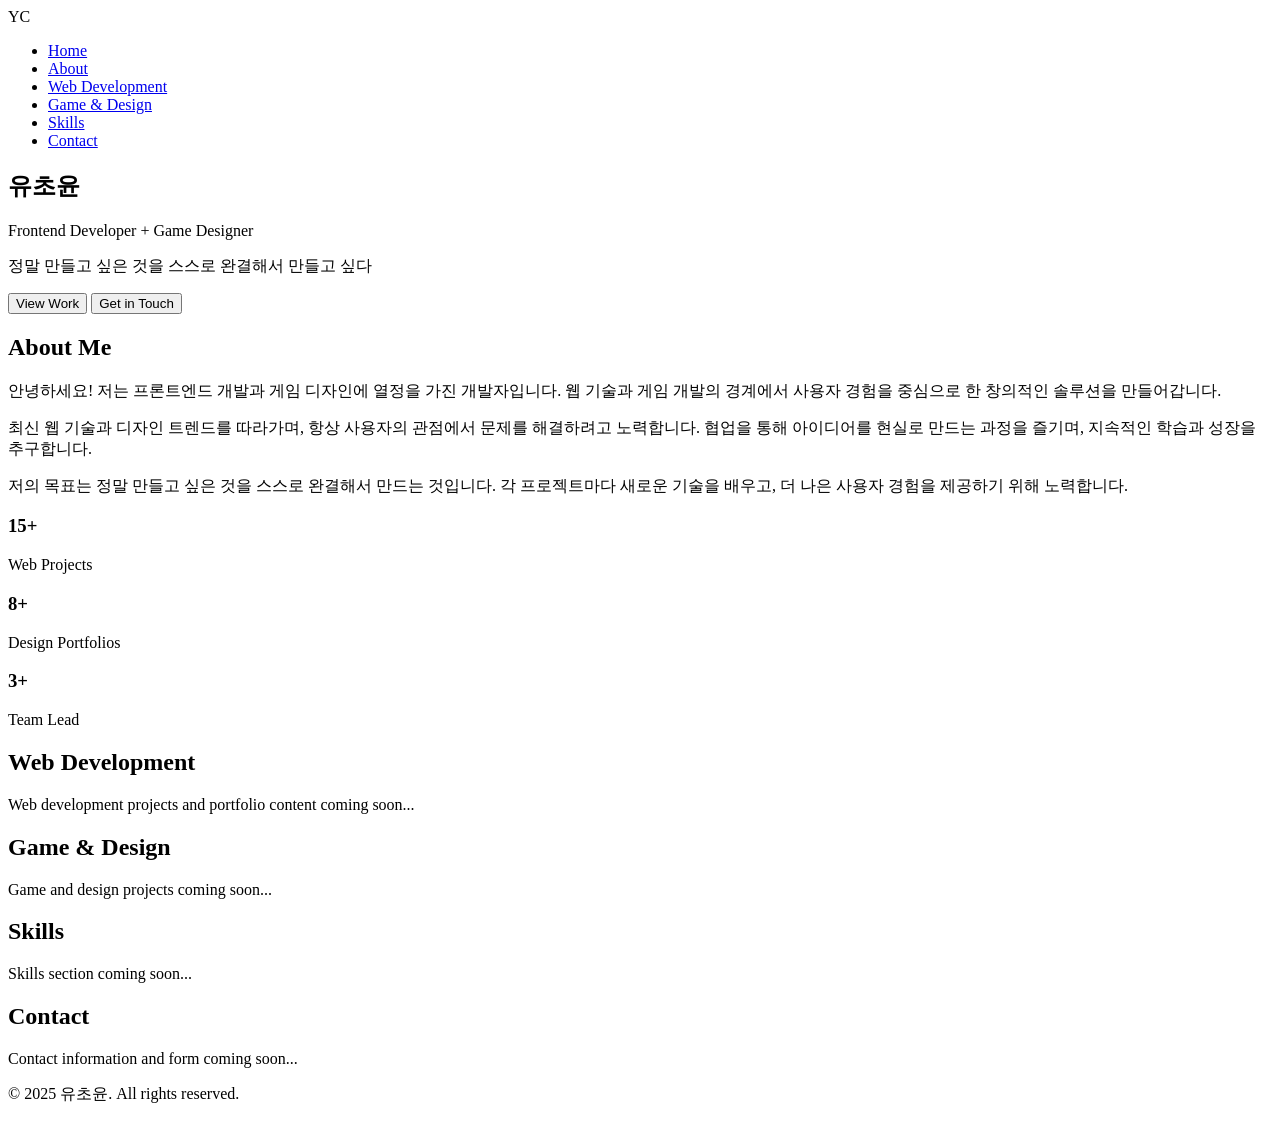
==== index.html @ d972d74b "feat: Create basic HTML structure with Hero and Navigation sections - Add HTML5 doctype with proper " ====
<!DOCTYPE html>
<html lang="ko">
<head>
    <meta charset="UTF-8">
    <meta name="viewport" content="width=device-width, initial-scale=1.0">
    <meta name="description" content="유초윤의 포트폴리오 - 프론트엔드 개발자 겸 게임 디자이너">
    <meta name="keywords" content="프론트엔드, 개발자, 게임 디자인, 포트폴리오">
    <meta name="author" content="유초윤">
    <title>유초윤 | Frontend Developer + Game Designer</title>
    <link rel="stylesheet" href="https://cdnjs.cloudflare.com/ajax/libs/font-awesome/6.4.0/css/all.min.css">
    <link rel="stylesheet" href="css/styles.css">
</head>
<body>
    <!-- Navigation Bar -->
    <nav class="navbar">
        <div class="nav-container">
            <div class="logo">YC</div>
            <ul class="nav-links">
                <li><a href="#home">Home</a></li>
                <li><a href="#about">About</a></li>
                <li><a href="#web-dev">Web Development</a></li>
                <li><a href="#game-design">Game & Design</a></li>
                <li><a href="#skills">Skills</a></li>
                <li><a href="#contact">Contact</a></li>
            </ul>
            <div class="hamburger">
                <span></span>
                <span></span>
                <span></span>
            </div>
        </div>
    </nav>

    <!-- Hero Section -->
    <section class="hero" id="home">
        <div class="hero-content">
            <h1 class="hero-title">유초윤</h1>
            <p class="hero-subtitle">Frontend Developer + Game Designer</p>
            <p class="hero-tagline">정말 만들고 싶은 것을 스스로 완결해서 만들고 싶다</p>
            <div class="cta-buttons">
                <button class="btn btn-primary">View Work</button>
                <button class="btn btn-secondary">Get in Touch</button>
            </div>
        </div>
    </section>

    <!-- About Section -->
    <section class="about" id="about">
        <div class="container">
            <h2 class="section-title">About Me</h2>

            <div class="about-content">
                <div class="about-text">
                    <p>
                        안녕하세요! 저는 프론트엔드 개발과 게임 디자인에 열정을 가진 개발자입니다.
                        웹 기술과 게임 개발의 경계에서 사용자 경험을 중심으로 한 창의적인 솔루션을 만들어갑니다.
                    </p>
                    <p>
                        최신 웹 기술과 디자인 트렌드를 따라가며, 항상 사용자의 관점에서 문제를 해결하려고 노력합니다.
                        협업을 통해 아이디어를 현실로 만드는 과정을 즐기며, 지속적인 학습과 성장을 추구합니다.
                    </p>
                    <p>
                        저의 목표는 정말 만들고 싶은 것을 스스로 완결해서 만드는 것입니다.
                        각 프로젝트마다 새로운 기술을 배우고, 더 나은 사용자 경험을 제공하기 위해 노력합니다.
                    </p>
                </div>

                <div class="stats-block">
                    <div class="stat">
                        <h3 class="stat-number">15+</h3>
                        <p class="stat-label">Web Projects</p>
                    </div>
                    <div class="stat">
                        <h3 class="stat-number">8+</h3>
                        <p class="stat-label">Design Portfolios</p>
                    </div>
                    <div class="stat">
                        <h3 class="stat-number">3+</h3>
                        <p class="stat-label">Team Lead</p>
                    </div>
                </div>
            </div>
        </div>
    </section>

    <!-- Web Development Section -->
    <section id="web-dev">
        <div class="container">
            <h2 class="section-title">Web Development</h2>
            <p>Web development projects and portfolio content coming soon...</p>
        </div>
    </section>

    <!-- Game & Design Section -->
    <section id="game-design">
        <div class="container">
            <h2 class="section-title">Game & Design</h2>
            <p>Game and design projects coming soon...</p>
        </div>
    </section>

    <!-- Skills Section -->
    <section id="skills">
        <div class="container">
            <h2 class="section-title">Skills</h2>
            <p>Skills section coming soon...</p>
        </div>
    </section>

    <!-- Contact Section -->
    <section id="contact">
        <div class="container">
            <h2 class="section-title">Contact</h2>
            <p>Contact information and form coming soon...</p>
        </div>
    </section>

    <!-- Footer -->
    <footer class="footer">
        <div class="container">
            <p>&copy; 2025 유초윤. All rights reserved.</p>
        </div>
    </footer>

    <script src="js/script.js"></script>
</body>
</html>
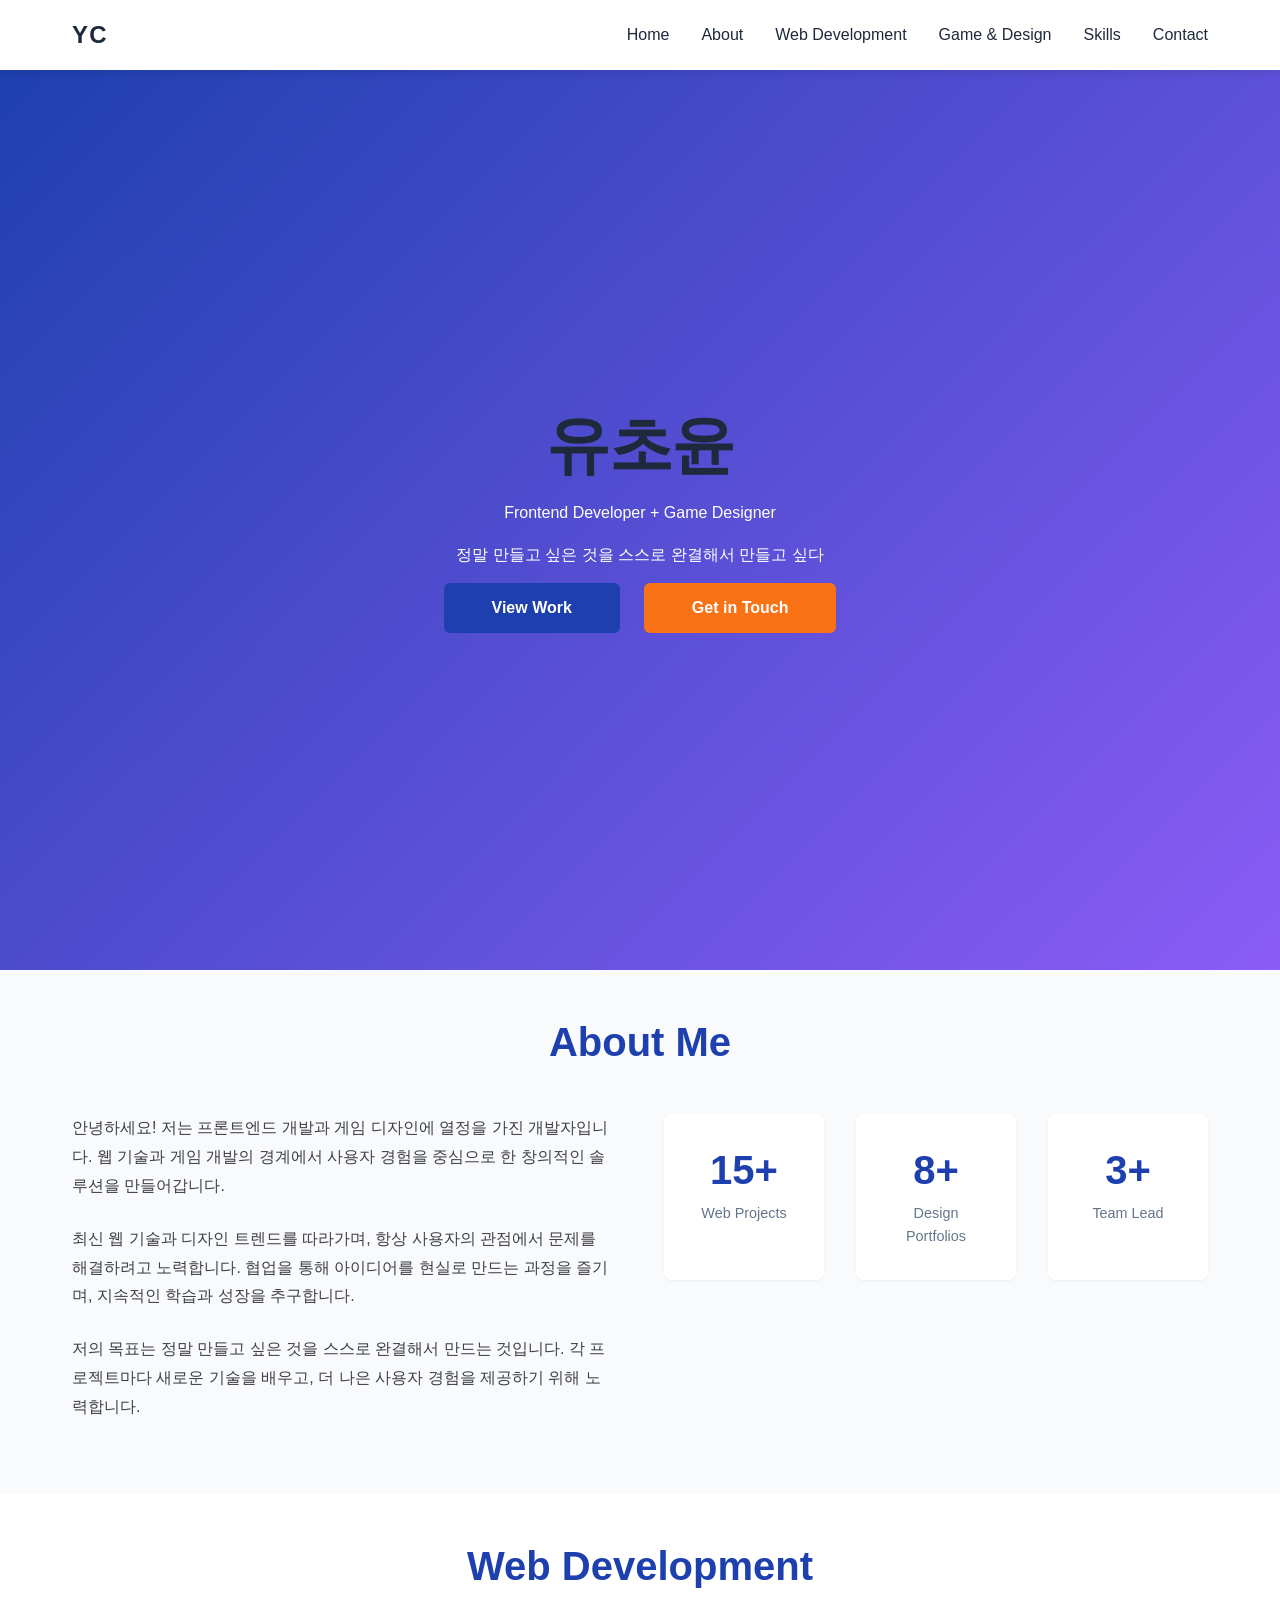
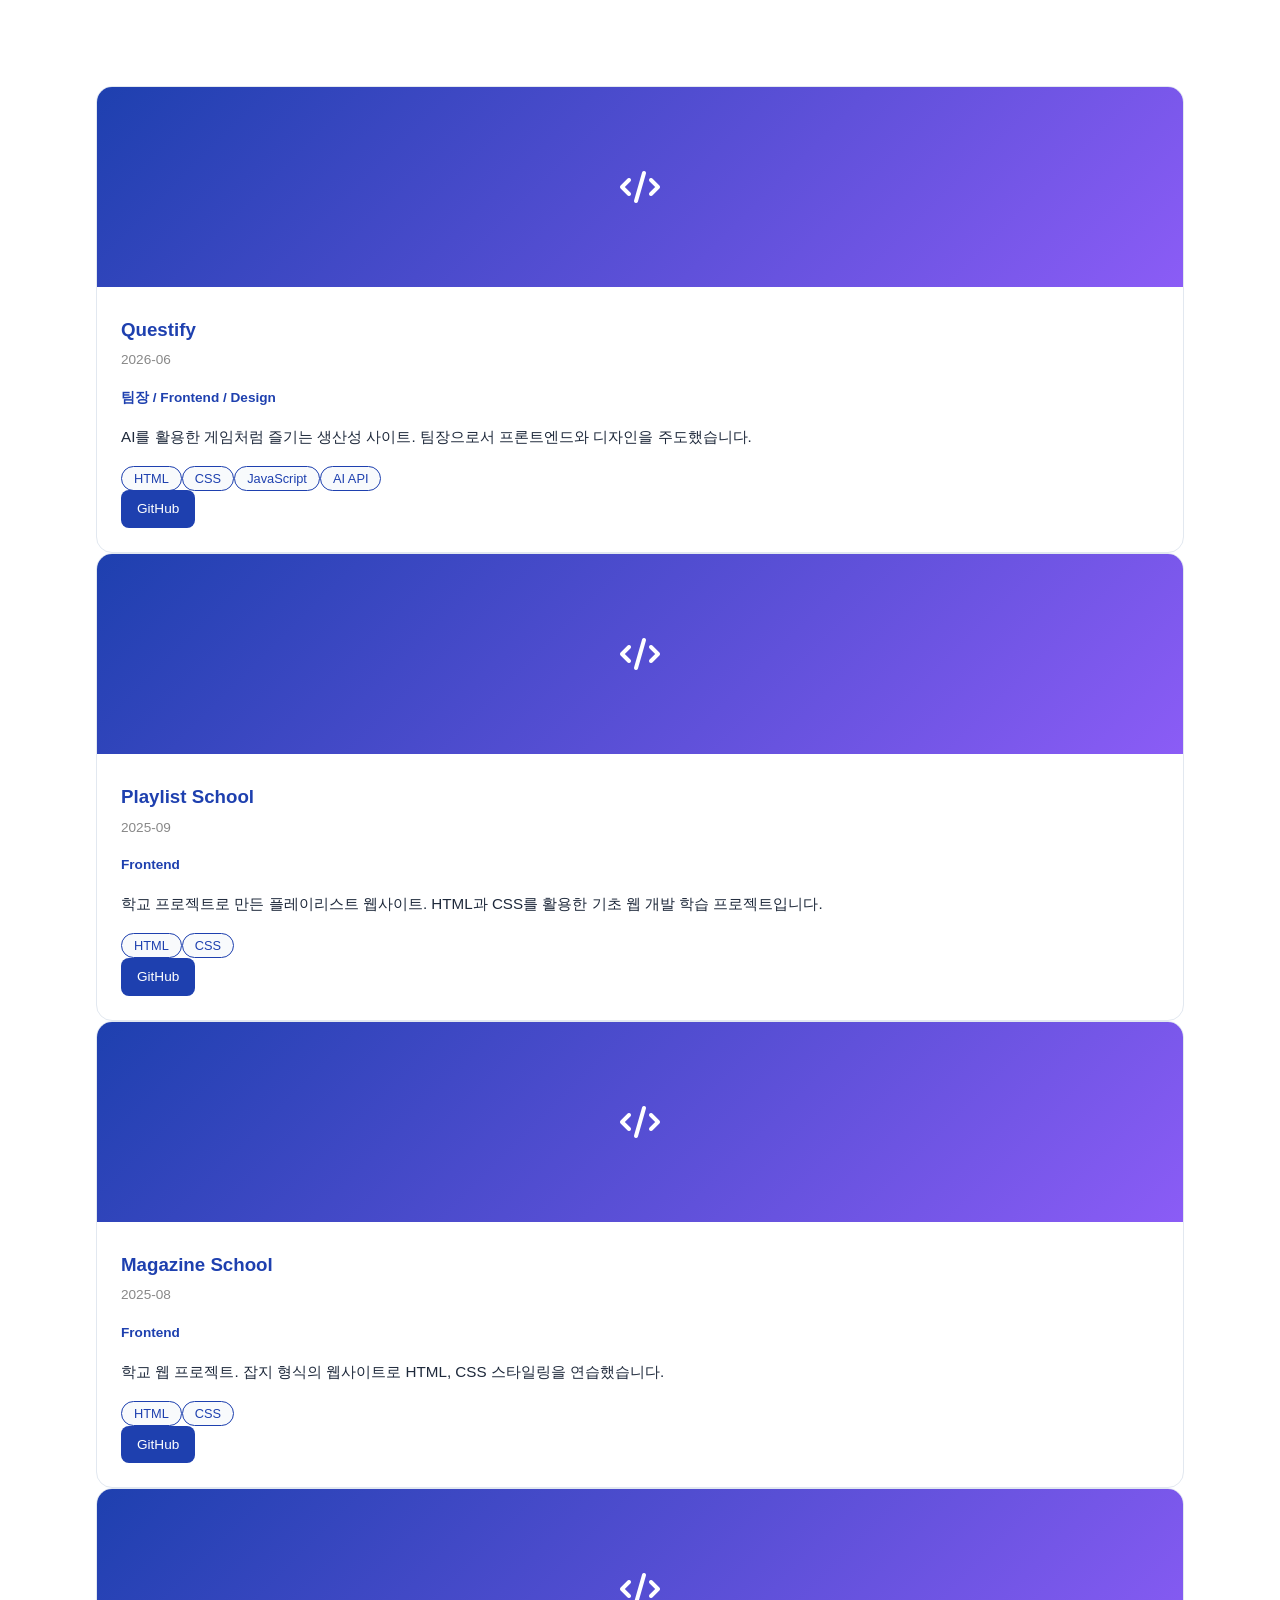
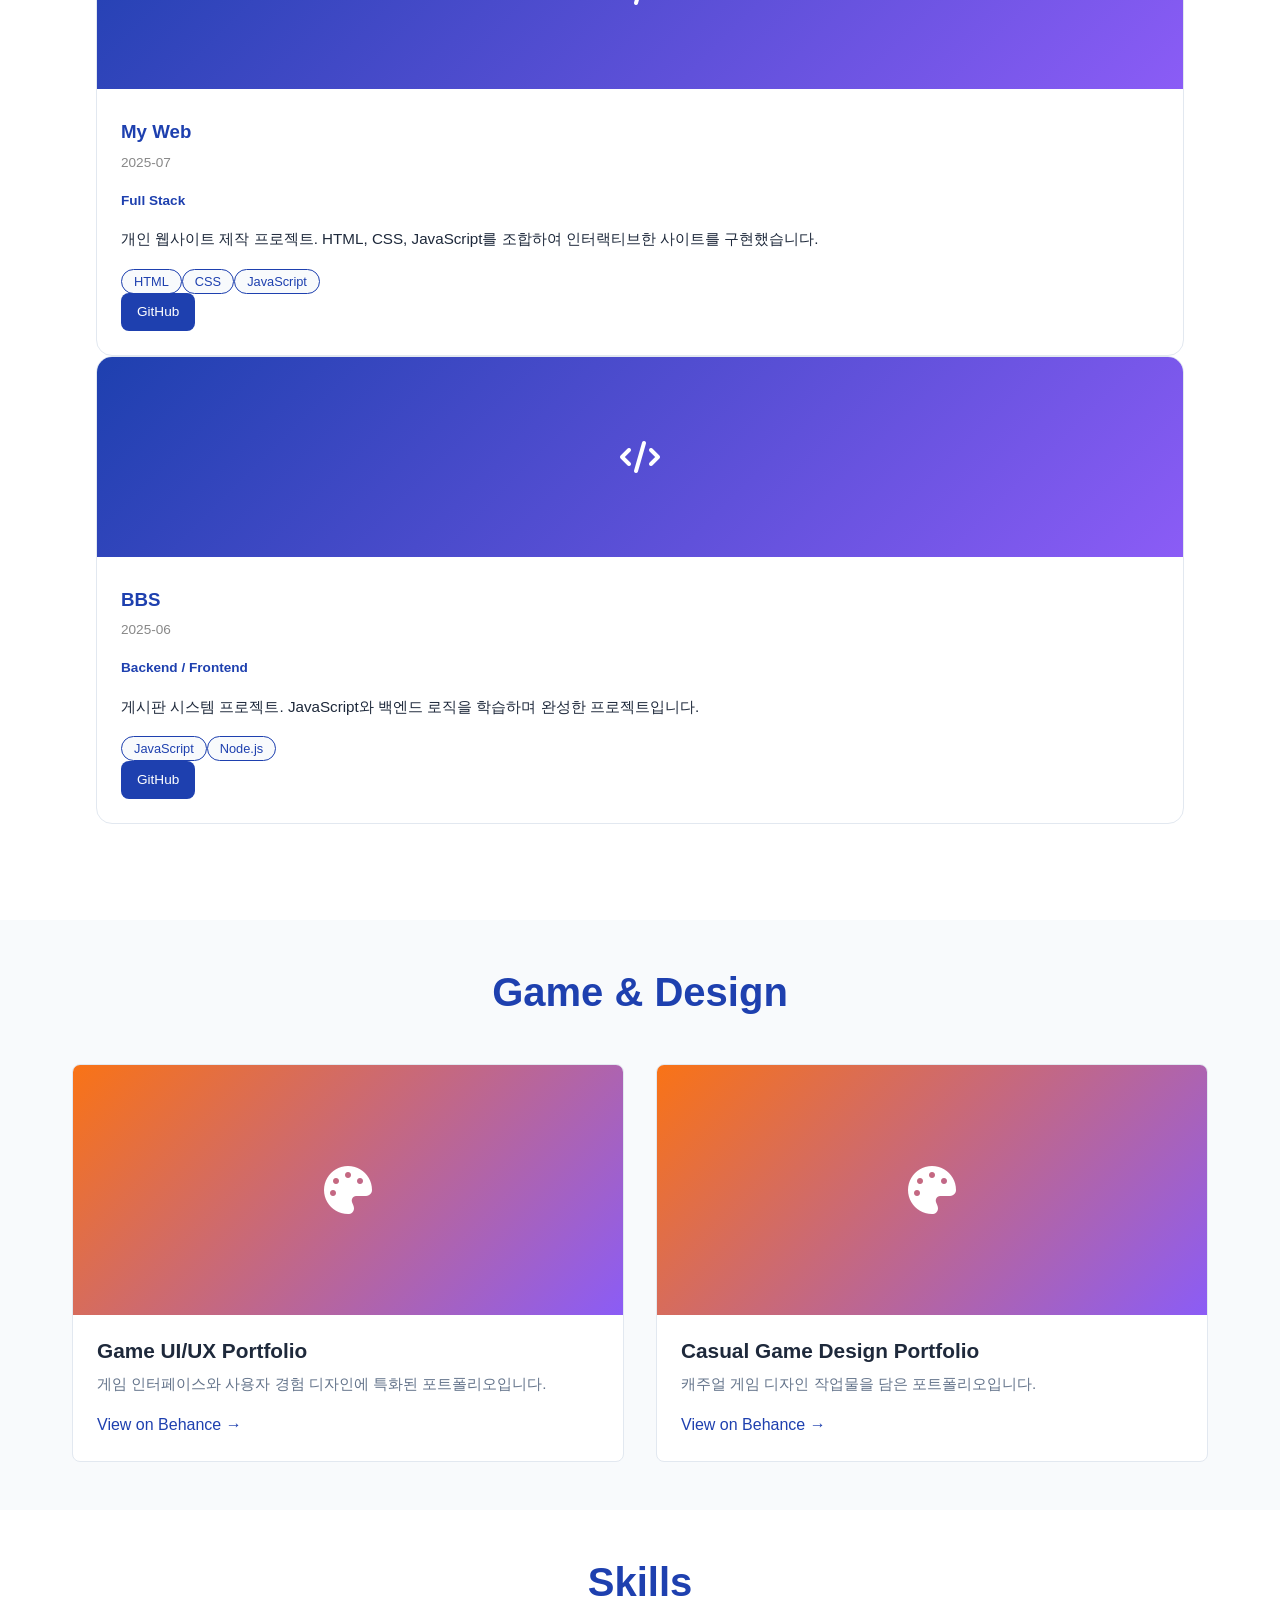
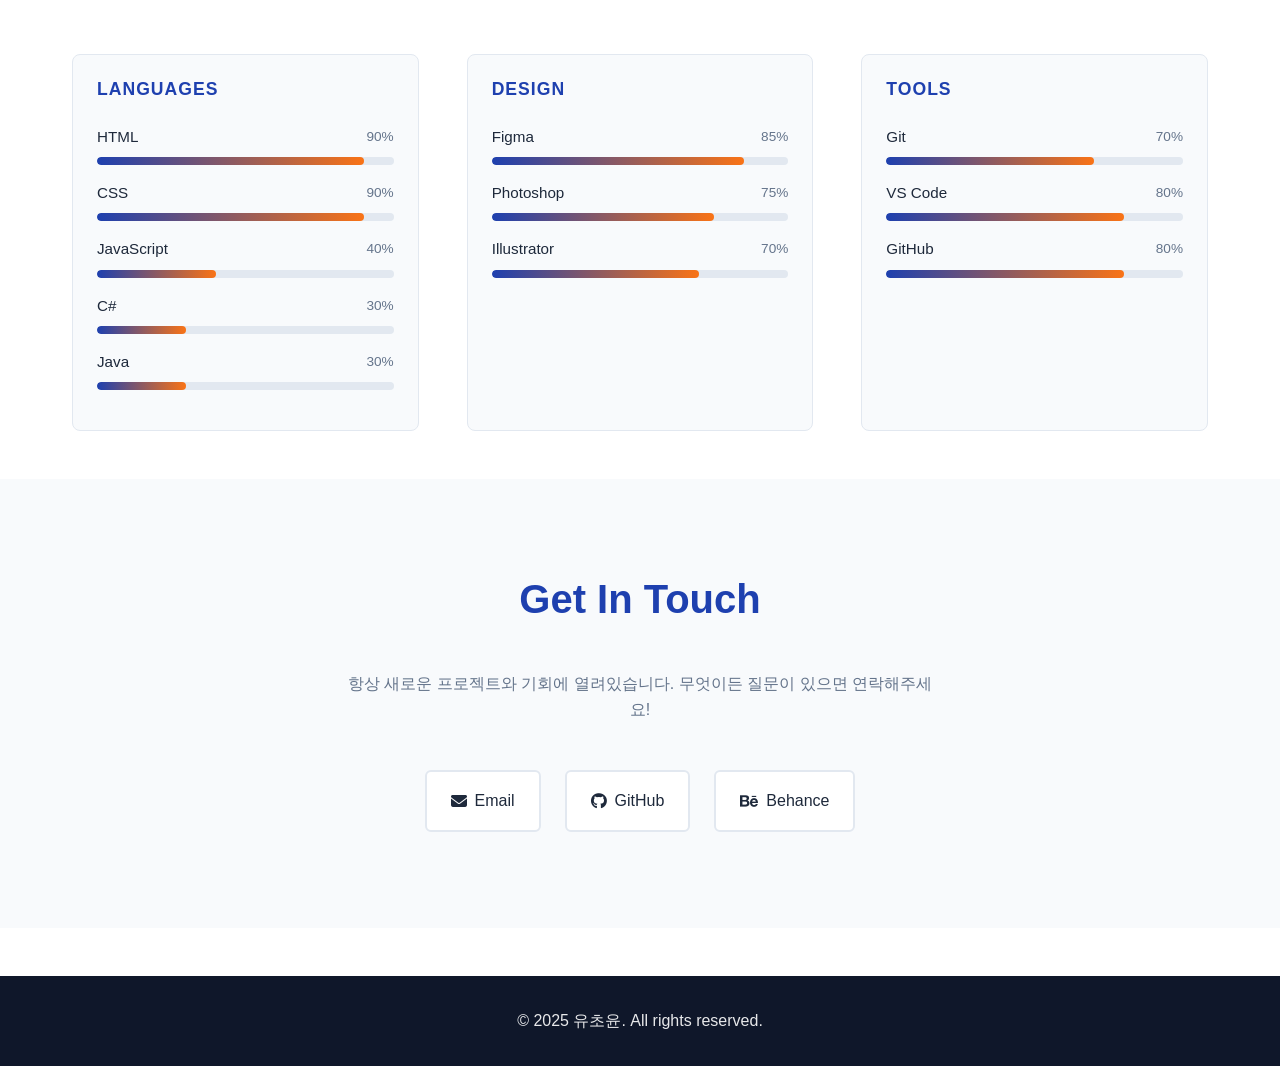
==== commit ad8aa998: "feat: complete CSS and JavaScript for all sections (Game & Design, Skills, Contact) and JSON renderi" ====
--- a/index.html
+++ b/index.html
@@ -87,7 +87,9 @@
     <section id="web-dev">
         <div class="container">
             <h2 class="section-title">Web Development</h2>
-            <p>Web development projects and portfolio content coming soon...</p>
+            <div class="projects" id="projects-container">
+                <!-- Projects will be rendered here by JavaScript -->
+            </div>
         </div>
     </section>
 
@@ -95,7 +97,9 @@
     <section id="game-design">
         <div class="container">
             <h2 class="section-title">Game & Design</h2>
-            <p>Game and design projects coming soon...</p>
+            <div class="design-grid" id="design-container">
+                <!-- Design portfolios will be rendered here by JavaScript -->
+            </div>
         </div>
     </section>
 
@@ -103,15 +107,32 @@
     <section id="skills">
         <div class="container">
             <h2 class="section-title">Skills</h2>
-            <p>Skills section coming soon...</p>
+            <div class="skills-container" id="skills-container">
+                <!-- Skills will be rendered here by JavaScript -->
+            </div>
         </div>
     </section>
 
     <!-- Contact Section -->
     <section id="contact">
         <div class="container">
-            <h2 class="section-title">Contact</h2>
-            <p>Contact information and form coming soon...</p>
+            <div class="contact-container">
+                <h2 class="section-title">Get In Touch</h2>
+                <p class="contact-description">
+                    항상 새로운 프로젝트와 기회에 열려있습니다. 무엇이든 질문이 있으면 연락해주세요!
+                </p>
+                <div class="contact-links">
+                    <a href="mailto:aion30412@ainuri.kr" class="contact-link">
+                        <i class="fas fa-envelope"></i> Email
+                    </a>
+                    <a href="https://github.com/Yoochoyoon" target="_blank" class="contact-link">
+                        <i class="fab fa-github"></i> GitHub
+                    </a>
+                    <a href="https://www.behance.net/yoochoyoon" target="_blank" class="contact-link">
+                        <i class="fab fa-behance"></i> Behance
+                    </a>
+                </div>
+            </div>
         </div>
     </section>
 
--- a/css/styles.css
+++ b/css/styles.css
@@ -0,0 +1,942 @@
+/* ============================================================
+   SECTION 1: CSS RESET & VARIABLES
+   ============================================================ */
+
+:root {
+    /* Colors */
+    --primary: #1e40af;
+    --secondary: #f97316;
+    --accent: #8b5cf6;
+    --dark: #0f172a;
+    --light: #f8fafc;
+    --text: #1e293b;
+    --border: #e2e8f0;
+    --white: #ffffff;
+    --primary-dark: #1e3a8a;
+    --secondary-dark: #ea580c;
+    --text-secondary: #3f3f46;
+    --text-muted: #64748b;
+
+    /* Typography */
+    --font-main: 'Segoe UI', Tahoma, Geneva, Verdana, sans-serif;
+    --font-mono: 'Courier New', monospace;
+
+    /* Spacing */
+    --spacing-xs: 0.25rem;
+    --spacing-sm: 0.5rem;
+    --spacing-md: 1rem;
+    --spacing-lg: 1.5rem;
+    --spacing-xl: 2rem;
+    --spacing-2xl: 3rem;
+
+    /* Shadows */
+    --shadow-primary: rgba(30, 64, 175, 0.3);
+    --shadow-secondary: rgba(249, 115, 22, 0.3);
+    --shadow-light: rgba(0, 0, 0, 0.05);
+    --shadow-dark: rgba(0, 0, 0, 0.1);
+    --shadow-card-hover: rgba(0, 0, 0, 0.15);
+
+    /* Date/Meta Text Color */
+    --text-meta: #888;
+
+    /* Transitions */
+    --transition: all 0.3s cubic-bezier(0.4, 0, 0.2, 1);
+}
+
+/* Global Reset */
+* {
+    margin: 0;
+    padding: 0;
+    box-sizing: border-box;
+}
+
+html {
+    scroll-behavior: smooth;
+    font-size: 16px;
+}
+
+body {
+    font-family: var(--font-main);
+    color: var(--text);
+    background-color: var(--white);
+    line-height: 1.6;
+}
+
+h1, h2, h3, h4, h5, h6 {
+    font-weight: 600;
+    line-height: 1.2;
+    color: var(--text);
+}
+
+p {
+    margin-bottom: var(--spacing-md);
+}
+
+a {
+    color: var(--primary);
+    text-decoration: none;
+    transition: var(--transition);
+}
+
+a:hover {
+    color: var(--secondary);
+}
+
+.container {
+    max-width: 1200px;
+    margin: 0 auto;
+    padding: 0 var(--spacing-xl);
+}
+
+/* Button Reset */
+button {
+    border: none;
+    cursor: pointer;
+    font-family: var(--font-main);
+    transition: var(--transition);
+}
+
+/* Button Variations */
+.btn {
+    padding: var(--spacing-md) var(--spacing-xl);
+    font-size: 1rem;
+    border-radius: 0.375rem;
+    font-weight: 500;
+    display: inline-block;
+}
+
+.btn-primary {
+    background-color: var(--primary);
+    color: var(--white);
+}
+
+.btn-primary:hover {
+    background-color: var(--primary-dark);
+    transform: translateY(-2px);
+    box-shadow: 0 4px 12px var(--shadow-primary);
+}
+
+.btn-secondary {
+    background-color: var(--secondary);
+    color: var(--white);
+}
+
+.btn-secondary:hover {
+    background-color: var(--secondary-dark);
+    transform: translateY(-2px);
+    box-shadow: 0 4px 12px var(--shadow-secondary);
+}
+
+/* ============================================================
+   SECTION 2: NAVIGATION STYLING
+   ============================================================ */
+
+.navbar {
+    position: sticky;
+    top: 0;
+    background-color: var(--white);
+    box-shadow: 0 2px 8px var(--shadow-dark);
+    z-index: 100;
+}
+
+.nav-container {
+    max-width: 1200px;
+    margin: 0 auto;
+    padding: var(--spacing-md) var(--spacing-xl);
+    display: flex;
+    justify-content: space-between;
+    align-items: center;
+}
+
+.logo {
+    font-size: 1.5rem;
+    font-weight: 700;
+    letter-spacing: 0.05em;
+}
+
+.logo h2 {
+    color: var(--primary);
+    margin: 0;
+    font-size: 1.5rem;
+    display: inline-block;
+}
+
+.nav-links {
+    display: flex;
+    list-style: none;
+    gap: var(--spacing-xl);
+    align-items: center;
+}
+
+.nav-links a {
+    color: var(--text);
+    font-weight: 500;
+    position: relative;
+    display: block;
+}
+
+.nav-links a::after {
+    content: '';
+    position: absolute;
+    bottom: -2px;
+    left: 0;
+    width: 0;
+    height: 2px;
+    background-color: var(--primary);
+    transition: var(--transition);
+}
+
+.nav-links a:hover::after {
+    width: 100%;
+}
+
+.hamburger {
+    display: none;
+    flex-direction: column;
+    cursor: pointer;
+    gap: 4px;
+}
+
+.hamburger span {
+    width: 25px;
+    height: 3px;
+    background-color: var(--text);
+    border-radius: 2px;
+    transition: var(--transition);
+}
+
+/* ============================================================
+   SECTION 3: HERO SECTION STYLING
+   ============================================================ */
+
+.hero {
+    background: linear-gradient(135deg, var(--primary) 0%, var(--accent) 100%);
+    color: var(--white);
+    min-height: 100vh;
+    display: flex;
+    align-items: center;
+    justify-content: center;
+    position: relative;
+    overflow: hidden;
+}
+
+.hero-content {
+    text-align: center;
+    z-index: 2;
+    animation: fadeInUp 0.8s ease-out;
+}
+
+.hero h1 {
+    font-size: 4rem;
+    font-weight: 700;
+    margin-bottom: var(--spacing-md);
+    animation: fadeInUp 0.8s ease-out 0.1s both;
+    letter-spacing: -0.02em;
+}
+
+.hero .subtitle {
+    font-size: 1.5rem;
+    margin-bottom: var(--spacing-md);
+    opacity: 0.95;
+    animation: fadeInUp 0.8s ease-out 0.2s both;
+}
+
+.hero .tagline {
+    font-size: 1.2rem;
+    font-style: italic;
+    margin-bottom: var(--spacing-2xl);
+    opacity: 0.9;
+    animation: fadeInUp 0.8s ease-out 0.3s both;
+}
+
+.cta-buttons {
+    display: flex;
+    gap: var(--spacing-lg);
+    justify-content: center;
+    flex-wrap: wrap;
+    animation: fadeInUp 0.8s ease-out 0.4s both;
+}
+
+.cta-buttons .btn {
+    padding: var(--spacing-md) var(--spacing-2xl);
+    font-size: 1rem;
+    font-weight: 600;
+}
+
+/* Animations */
+@keyframes fadeInUp {
+    from {
+        opacity: 0;
+        transform: translateY(30px);
+    }
+    to {
+        opacity: 1;
+        transform: translateY(0);
+    }
+}
+
+/* ============================================================
+   SECTION 4: ABOUT SECTION STYLING
+   ============================================================ */
+
+.about {
+    background-color: var(--light);
+    padding: var(--spacing-2xl) 0;
+}
+
+.about .container {
+    display: flex;
+    flex-direction: column;
+}
+
+.about h2 {
+    text-align: center;
+    color: var(--primary);
+    font-size: 2.5rem;
+    margin-bottom: var(--spacing-2xl);
+}
+
+.section-title {
+    text-align: center;
+    color: var(--primary);
+    font-size: 2.5rem;
+    margin-bottom: var(--spacing-2xl);
+}
+
+.about-content {
+    display: grid;
+    grid-template-columns: 1fr 1fr;
+    gap: var(--spacing-2xl);
+    align-items: start;
+}
+
+.about-text {
+    font-size: 1rem;
+    line-height: 1.8;
+}
+
+.about-text p {
+    margin-bottom: var(--spacing-lg);
+    color: var(--text-secondary);
+}
+
+.stats-block {
+    display: grid;
+    grid-template-columns: repeat(auto-fit, minmax(150px, 1fr));
+    gap: var(--spacing-xl);
+}
+
+.stat {
+    text-align: center;
+    padding: var(--spacing-xl);
+    background-color: var(--white);
+    border-radius: 0.5rem;
+    box-shadow: 0 1px 3px var(--shadow-light);
+    transition: var(--transition);
+}
+
+.stat:hover {
+    transform: translateY(-4px);
+    box-shadow: 0 4px 12px var(--shadow-dark);
+}
+
+.stat-number {
+    font-size: 2.5rem;
+    color: var(--primary);
+    font-weight: 700;
+    margin-bottom: var(--spacing-sm);
+}
+
+.stat-label {
+    font-size: 0.9rem;
+    color: var(--text-muted);
+    margin: 0;
+}
+
+/* ============================================================
+   SECTION 5: WEB DEVELOPMENT SECTION STYLING
+   ============================================================ */
+
+.projects {
+    padding: var(--spacing-2xl) var(--spacing-lg);
+    background-color: var(--white);
+}
+
+.projects h2 {
+    text-align: center;
+    color: var(--primary);
+    margin-bottom: var(--spacing-2xl);
+}
+
+.projects-grid {
+    display: grid;
+    grid-template-columns: repeat(auto-fit, minmax(300px, 1fr));
+    gap: var(--spacing-xl);
+}
+
+/* Project Card Base Styles */
+.project-card {
+    border: 1px solid var(--border);
+    border-radius: 1rem;
+    overflow: hidden;
+    display: flex;
+    flex-direction: column;
+    transition: var(--transition);
+}
+
+.project-card:hover {
+    transform: translateY(-8px);
+    box-shadow: 0 10px 30px var(--shadow-card-hover);
+    border-color: var(--primary);
+}
+
+/* Project Image */
+.project-image {
+    width: 100%;
+    height: 200px;
+    background-color: var(--light);
+    overflow: hidden;
+    display: flex;
+    align-items: center;
+    justify-content: center;
+    font-size: 3rem;
+    color: var(--border);
+}
+
+.project-image img {
+    width: 100%;
+    height: 100%;
+    object-fit: cover;
+    transition: var(--transition);
+}
+
+.project-image img:hover {
+    transform: scale(1.05);
+}
+
+/* Project Content */
+.project-content {
+    padding: var(--spacing-lg);
+    flex-grow: 1;
+    display: flex;
+    flex-direction: column;
+}
+
+/* Project Metadata */
+.project-category {
+    font-size: 0.75rem;
+    font-weight: 700;
+    text-transform: uppercase;
+    letter-spacing: 1px;
+    color: var(--secondary);
+    margin-bottom: var(--spacing-sm);
+}
+
+.project-card h3 {
+    color: var(--primary);
+    margin: var(--spacing-sm) 0;
+}
+
+.project-date {
+    font-size: 0.85rem;
+    color: var(--text-meta);
+    margin-bottom: var(--spacing-md);
+}
+
+.project-description {
+    color: var(--text);
+    font-size: 0.95rem;
+    margin-bottom: var(--spacing-md);
+    flex-grow: 1;
+}
+
+.project-role {
+    font-size: 0.85rem;
+    color: var(--primary);
+    font-weight: 600;
+    margin-bottom: var(--spacing-md);
+}
+
+/* Tech Tags */
+.project-tech {
+    display: flex;
+    flex-wrap: wrap;
+    gap: var(--spacing-sm);
+    margin-bottom: var(--spacing-md);
+}
+
+.tech-tag {
+    background-color: var(--light);
+    color: var(--primary);
+    padding: var(--spacing-xs) 0.75rem;
+    border-radius: 2rem;
+    font-size: 0.8rem;
+    border: 1px solid var(--primary);
+}
+
+/* Project Links */
+.project-links {
+    display: flex;
+    gap: var(--spacing-md);
+    margin-top: auto;
+}
+
+.project-link {
+    display: inline-flex;
+    align-items: center;
+    gap: var(--spacing-sm);
+    padding: var(--spacing-sm) 1rem;
+    background-color: var(--primary);
+    color: var(--white);
+    border-radius: 0.5rem;
+    font-size: 0.85rem;
+    transition: var(--transition);
+    text-decoration: none;
+}
+
+.project-link:hover {
+    background-color: var(--secondary);
+}
+
+/* ============================================================
+   SECTION 6: MOBILE RESPONSIVE BREAKPOINT
+   ============================================================ */
+
+@media (max-width: 768px) {
+    .nav-links {
+        display: none;
+        position: absolute;
+        top: 60px;
+        left: 0;
+        width: 100%;
+        flex-direction: column;
+        background-color: var(--white);
+        gap: var(--spacing-md);
+        padding: var(--spacing-lg);
+        box-shadow: 0 4px 8px var(--shadow-dark);
+    }
+
+    .nav-links.active {
+        display: flex;
+    }
+
+    .hamburger {
+        display: flex;
+    }
+
+    .hero h1 {
+        font-size: 2.5rem;
+    }
+
+    .hero .subtitle {
+        font-size: 1.2rem;
+    }
+
+    .hero .tagline {
+        font-size: 1rem;
+    }
+
+    .hero-content {
+        padding: var(--spacing-xl);
+    }
+
+    .cta-buttons {
+        flex-direction: column;
+        align-items: center;
+        gap: var(--spacing-md);
+    }
+
+    .cta-buttons .btn {
+        width: 100%;
+        max-width: 250px;
+    }
+
+    .about {
+        padding: var(--spacing-xl) 0;
+    }
+
+    .about h2 {
+        font-size: 2rem;
+    }
+
+    .about-content {
+        grid-template-columns: 1fr;
+    }
+
+    .stats-block {
+        grid-template-columns: repeat(auto-fit, minmax(120px, 1fr));
+        gap: var(--spacing-md);
+    }
+
+    .stat {
+        padding: var(--spacing-md);
+    }
+
+    .stat-number {
+        font-size: 2rem;
+    }
+
+    .stat-label {
+        font-size: 0.85rem;
+    }
+
+    .container {
+        padding: 0 var(--spacing-lg);
+    }
+
+    .projects {
+        padding: var(--spacing-xl) var(--spacing-lg);
+    }
+
+    .projects h2 {
+        font-size: 2rem;
+        margin-bottom: var(--spacing-xl);
+    }
+
+    .projects-grid {
+        grid-template-columns: 1fr;
+        gap: var(--spacing-lg);
+    }
+
+    .project-card {
+        border-radius: 0.75rem;
+    }
+
+    .project-image {
+        height: 180px;
+    }
+
+    .project-content {
+        padding: var(--spacing-md);
+    }
+
+    .project-link {
+        padding: var(--spacing-xs) 0.75rem;
+        font-size: 0.8rem;
+    }
+}
+
+/* Additional responsive adjustments for smaller screens */
+@media (max-width: 480px) {
+    .hero h1 {
+        font-size: 2rem;
+    }
+
+    .hero .subtitle {
+        font-size: 1rem;
+    }
+
+    .section-title {
+        font-size: 1.75rem;
+    }
+
+    .stats-block {
+        grid-template-columns: 1fr;
+    }
+
+    .project-card {
+        border-radius: 0.5rem;
+    }
+
+    .project-category {
+        font-size: 0.7rem;
+        letter-spacing: 0.5px;
+    }
+
+    .project-card h3 {
+        font-size: 1.2rem;
+    }
+
+    .project-description {
+        font-size: 0.9rem;
+    }
+
+    .project-links {
+        flex-direction: column;
+        gap: var(--spacing-sm);
+    }
+
+    .project-link {
+        width: 100%;
+        justify-content: center;
+    }
+}
+
+/* ============================================================
+   SECTION 7: GAME & DESIGN PORTFOLIO SECTION (Task 6)
+   ============================================================ */
+
+#game-design {
+    background-color: var(--light);
+}
+
+.design-grid {
+    display: grid;
+    grid-template-columns: repeat(auto-fit, minmax(300px, 1fr));
+    gap: var(--spacing-xl);
+    margin-top: var(--spacing-xl);
+}
+
+.design-card {
+    border: 1px solid var(--border);
+    border-radius: 8px;
+    overflow: hidden;
+    background-color: var(--white);
+    transition: var(--transition);
+    cursor: pointer;
+}
+
+.design-card:hover {
+    transform: translateY(-8px);
+    box-shadow: 0 10px 25px var(--shadow-card-hover);
+}
+
+.design-card-image {
+    width: 100%;
+    height: 250px;
+    background: linear-gradient(135deg, var(--primary) 0%, var(--accent) 100%);
+    display: flex;
+    align-items: center;
+    justify-content: center;
+    color: var(--white);
+    font-size: 3rem;
+    overflow: hidden;
+}
+
+.design-card-image img {
+    width: 100%;
+    height: 100%;
+    object-fit: cover;
+}
+
+.design-card-content {
+    padding: var(--spacing-lg);
+}
+
+.design-card-title {
+    font-size: 1.3rem;
+    font-weight: 600;
+    color: var(--text);
+    margin-bottom: var(--spacing-sm);
+}
+
+.design-card-desc {
+    font-size: 0.95rem;
+    color: var(--text-muted);
+    line-height: 1.6;
+    margin-bottom: var(--spacing-md);
+}
+
+.design-card-link {
+    display: inline-block;
+    color: var(--primary);
+    text-decoration: none;
+    font-weight: 500;
+    transition: var(--transition);
+}
+
+.design-card-link:hover {
+    color: var(--secondary);
+}
+
+/* ============================================================
+   SECTION 8: SKILLS SECTION (Task 7)
+   ============================================================ */
+
+#skills {
+    background-color: var(--white);
+}
+
+.skills-container {
+    display: grid;
+    grid-template-columns: repeat(auto-fit, minmax(280px, 1fr));
+    gap: var(--spacing-2xl);
+    margin-top: var(--spacing-xl);
+}
+
+.skill-category {
+    background-color: var(--light);
+    padding: var(--spacing-lg);
+    border-radius: 8px;
+    border: 1px solid var(--border);
+}
+
+.skill-category-title {
+    font-size: 1.1rem;
+    font-weight: 600;
+    color: var(--primary);
+    margin-bottom: var(--spacing-lg);
+    text-transform: uppercase;
+    letter-spacing: 1px;
+}
+
+.skill-item {
+    margin-bottom: var(--spacing-md);
+}
+
+.skill-name {
+    display: flex;
+    justify-content: space-between;
+    align-items: center;
+    margin-bottom: var(--spacing-sm);
+    font-size: 0.95rem;
+    font-weight: 500;
+}
+
+.skill-level {
+    font-size: 0.85rem;
+    color: var(--text-muted);
+}
+
+.skill-bar {
+    width: 100%;
+    height: 8px;
+    background-color: var(--border);
+    border-radius: 4px;
+    overflow: hidden;
+}
+
+.skill-fill {
+    height: 100%;
+    background: linear-gradient(90deg, var(--primary) 0%, var(--secondary) 100%);
+    border-radius: 4px;
+    transition: width 0.6s cubic-bezier(0.4, 0, 0.2, 1);
+    width: 0%;
+}
+
+/* ============================================================
+   SECTION 9: CONTACT & FOOTER (Task 8)
+   ============================================================ */
+
+#contact {
+    background-color: var(--light);
+}
+
+.contact-container {
+    max-width: 600px;
+    margin: var(--spacing-2xl) auto;
+    text-align: center;
+}
+
+.contact-description {
+    font-size: 1rem;
+    color: var(--text-muted);
+    margin-bottom: var(--spacing-xl);
+    line-height: 1.6;
+}
+
+.contact-form {
+    display: flex;
+    flex-direction: column;
+    gap: var(--spacing-md);
+    margin-top: var(--spacing-xl);
+}
+
+.form-group {
+    text-align: left;
+}
+
+.form-group label {
+    display: block;
+    font-size: 0.95rem;
+    font-weight: 500;
+    margin-bottom: var(--spacing-sm);
+    color: var(--text);
+}
+
+.form-group input,
+.form-group textarea {
+    width: 100%;
+    padding: var(--spacing-md);
+    border: 1px solid var(--border);
+    border-radius: 6px;
+    font-family: var(--font-main);
+    font-size: 0.95rem;
+    transition: var(--transition);
+}
+
+.form-group input:focus,
+.form-group textarea:focus {
+    outline: none;
+    border-color: var(--primary);
+    box-shadow: 0 0 0 3px rgba(30, 64, 175, 0.1);
+}
+
+.form-group textarea {
+    resize: vertical;
+    min-height: 120px;
+}
+
+.contact-buttons {
+    display: flex;
+    gap: var(--spacing-md);
+    justify-content: center;
+    margin-top: var(--spacing-xl);
+}
+
+.contact-links {
+    display: flex;
+    justify-content: center;
+    gap: var(--spacing-lg);
+    margin-top: var(--spacing-2xl);
+    flex-wrap: wrap;
+}
+
+.contact-link {
+    display: inline-flex;
+    align-items: center;
+    gap: var(--spacing-sm);
+    padding: var(--spacing-md) var(--spacing-lg);
+    background-color: var(--white);
+    border: 2px solid var(--border);
+    border-radius: 6px;
+    text-decoration: none;
+    color: var(--text);
+    font-weight: 500;
+    transition: var(--transition);
+}
+
+.contact-link:hover {
+    border-color: var(--primary);
+    background-color: var(--primary);
+    color: var(--white);
+}
+
+footer {
+    background-color: var(--dark);
+    color: var(--white);
+    padding: var(--spacing-xl) 0;
+    text-align: center;
+    margin-top: var(--spacing-2xl);
+}
+
+footer p {
+    margin: 0;
+    opacity: 0.9;
+}
+
+/* Responsive footer */
+@media (max-width: 768px) {
+    .contact-buttons {
+        flex-direction: column;
+    }
+
+    .contact-buttons .btn {
+        width: 100%;
+    }
+
+    .contact-links {
+        flex-direction: column;
+        gap: var(--spacing-md);
+    }
+
+    .contact-link {
+        width: 100%;
+        justify-content: center;
+    }
+}
+
+/* Utility classes for common needs */
+section {
+    padding: var(--spacing-2xl) 0;
+}
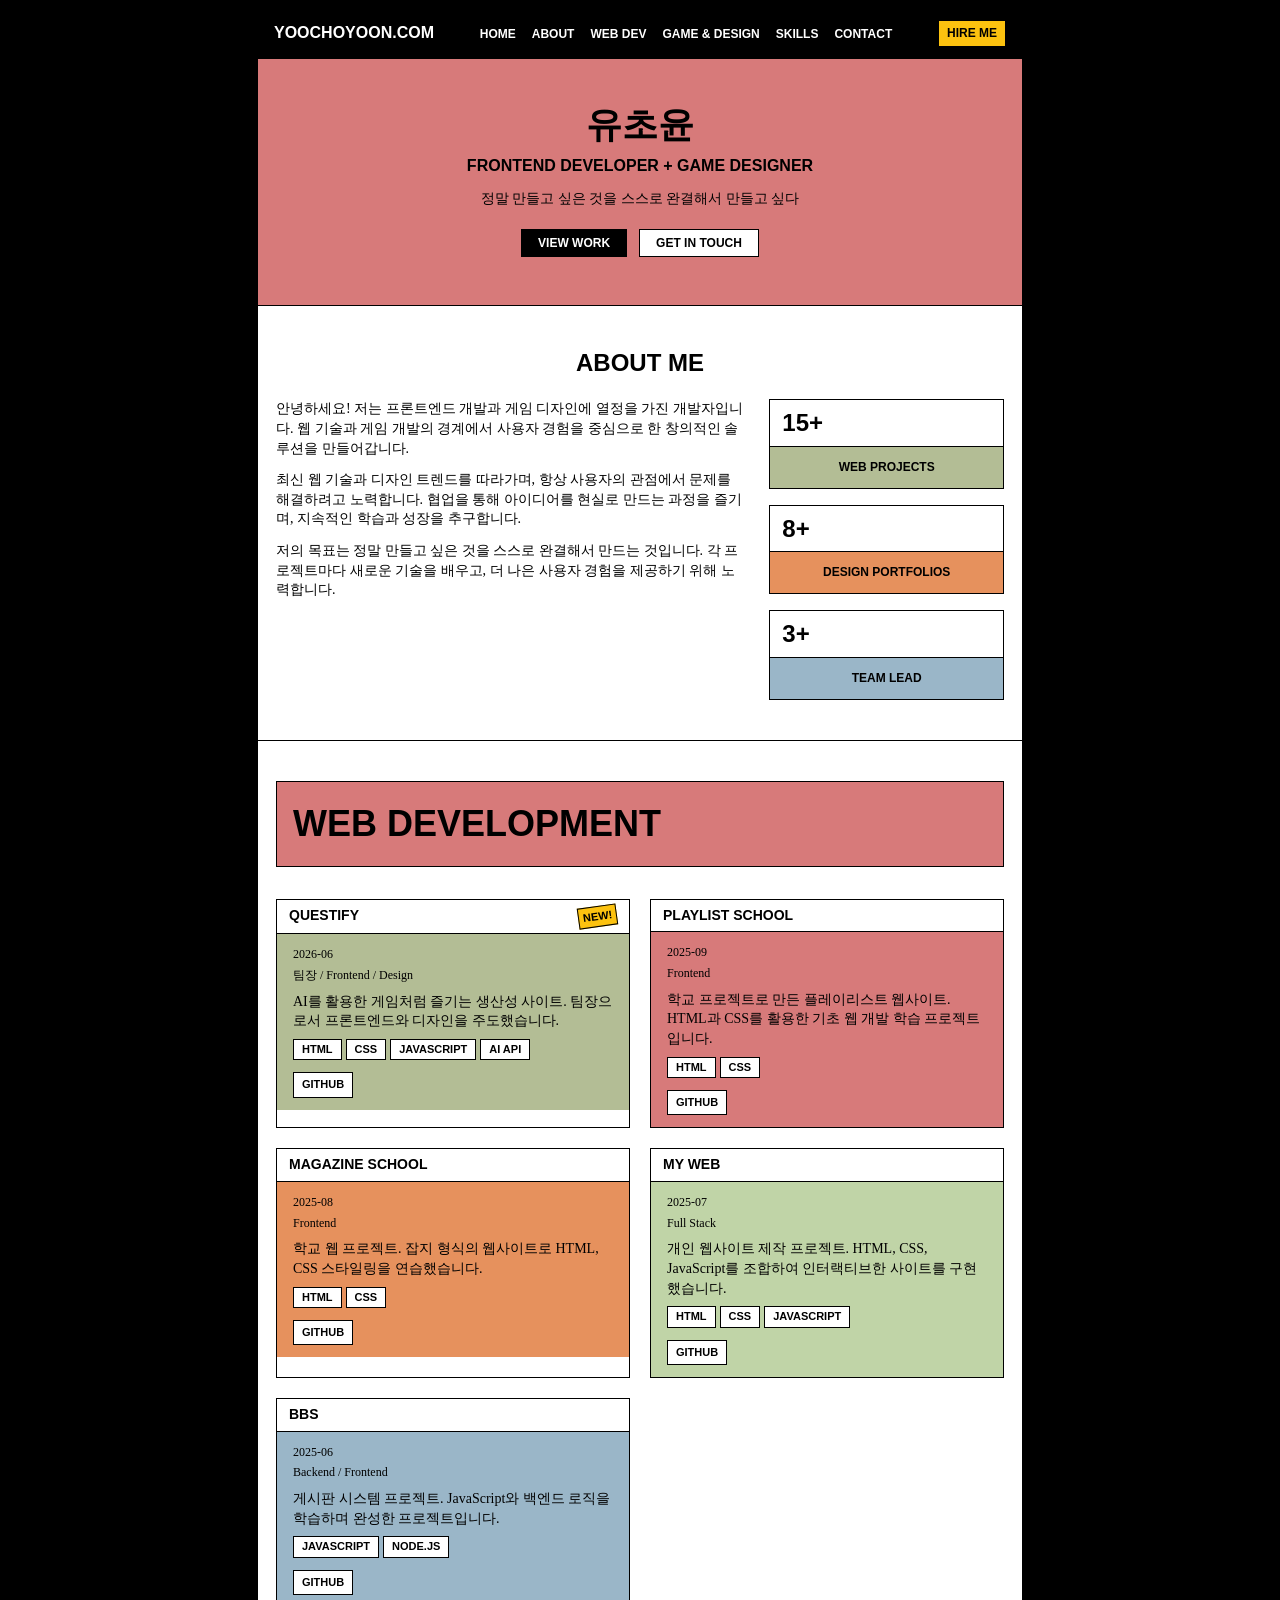
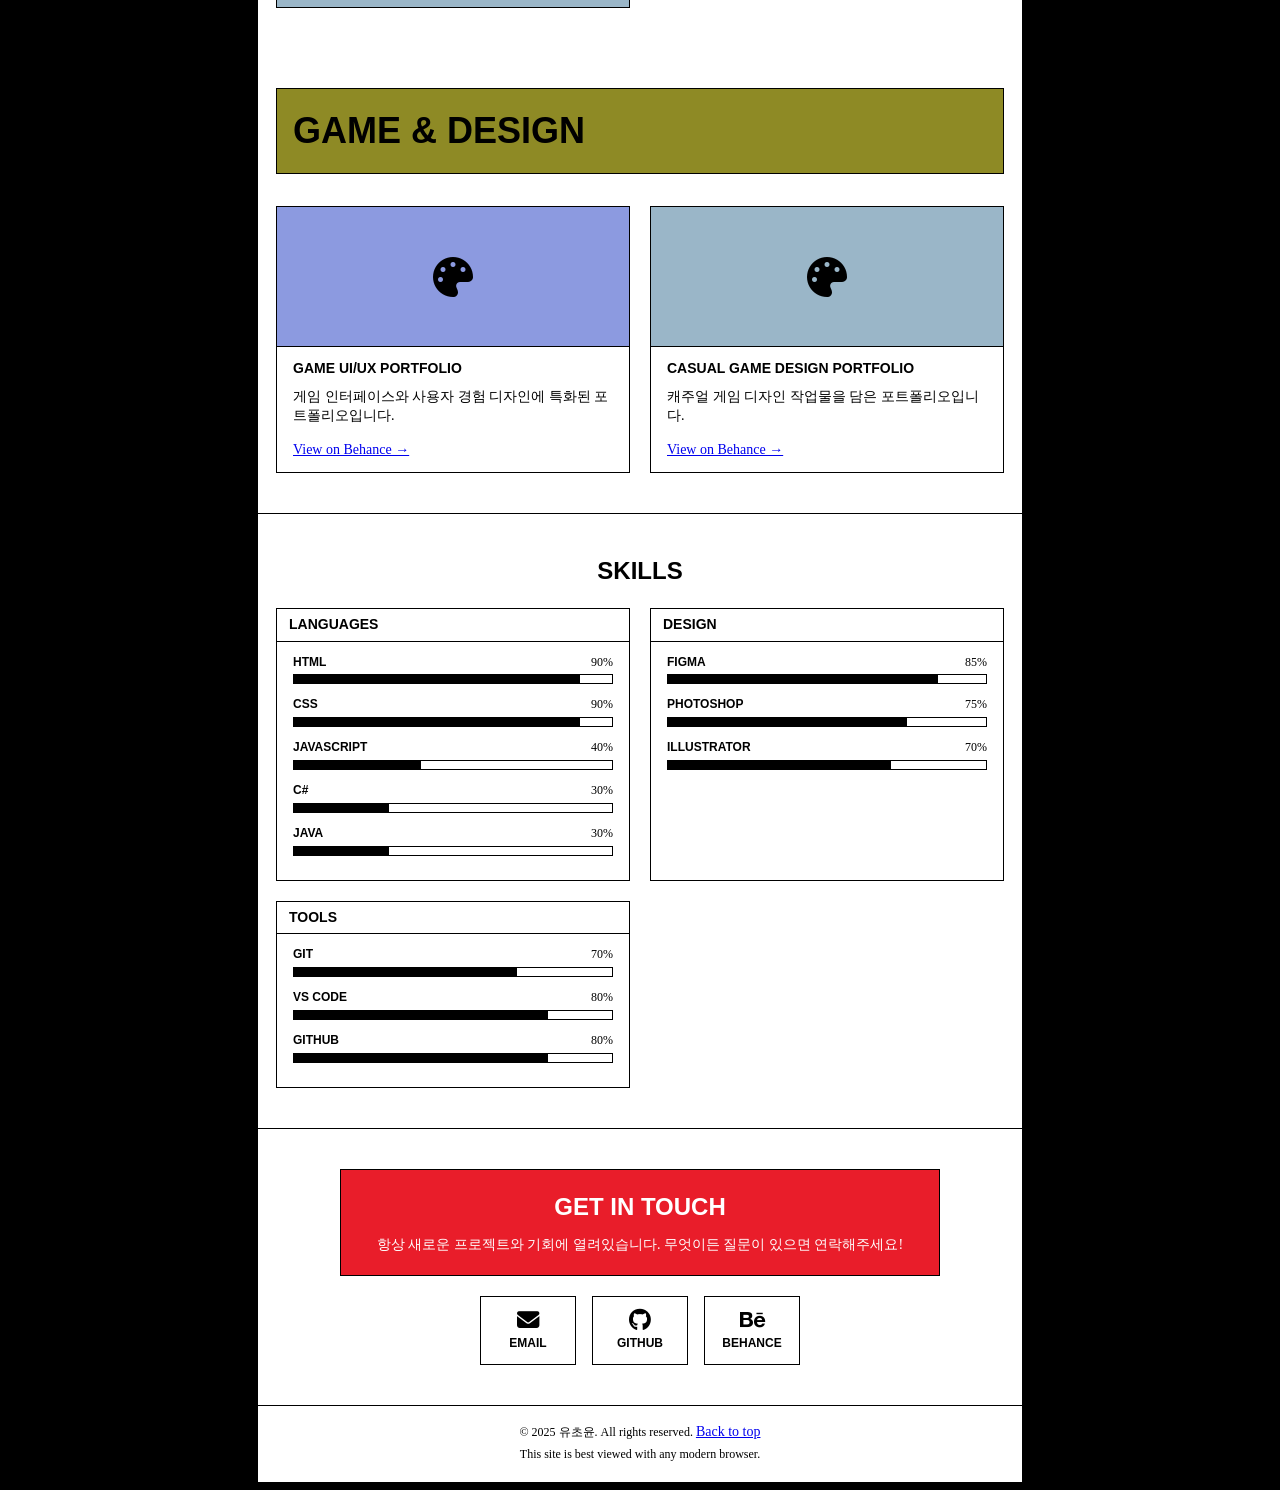
==== commit d41c5cb2: "feat: apply Dell 1996 retro design system to portfolio site" ====
--- a/index.html
+++ b/index.html
@@ -11,137 +11,150 @@
     <link rel="stylesheet" href="css/styles.css">
 </head>
 <body>
-    <!-- Navigation Bar -->
-    <nav class="navbar">
-        <div class="nav-container">
-            <div class="logo">YC</div>
+    <div class="page-frame">
+
+        <!-- Top Banner (nav) -->
+        <header class="top-banner">
+            <div class="brand-mark">YOOCHOYOON.COM</div>
             <ul class="nav-links">
-                <li><a href="#home">Home</a></li>
-                <li><a href="#about">About</a></li>
-                <li><a href="#web-dev">Web Development</a></li>
-                <li><a href="#game-design">Game & Design</a></li>
-                <li><a href="#skills">Skills</a></li>
-                <li><a href="#contact">Contact</a></li>
+                <li><a href="#home">HOME</a></li>
+                <li><a href="#about">ABOUT</a></li>
+                <li><a href="#web-dev">WEB DEV</a></li>
+                <li><a href="#game-design">GAME &amp; DESIGN</a></li>
+                <li><a href="#skills">SKILLS</a></li>
+                <li><a href="#contact">CONTACT</a></li>
             </ul>
+            <div class="top-banner-right">
+                <a href="#contact" class="buy-a-dell-sticker">HIRE ME</a>
+            </div>
             <div class="hamburger">
                 <span></span>
                 <span></span>
                 <span></span>
             </div>
-        </div>
-    </nav>
+        </header>
 
-    <!-- Hero Section -->
-    <section class="hero" id="home">
-        <div class="hero-content">
+        <!-- Hero Eyebrow Section -->
+        <section class="hero" id="home">
             <h1 class="hero-title">유초윤</h1>
-            <p class="hero-subtitle">Frontend Developer + Game Designer</p>
+            <p class="hero-subtitle">FRONTEND DEVELOPER + GAME DESIGNER</p>
             <p class="hero-tagline">정말 만들고 싶은 것을 스스로 완결해서 만들고 싶다</p>
             <div class="cta-buttons">
-                <button class="btn btn-primary">View Work</button>
-                <button class="btn btn-secondary">Get in Touch</button>
+                <button class="button-primary">VIEW WORK</button>
+                <button class="button-secondary">GET IN TOUCH</button>
             </div>
-        </div>
-    </section>
+        </section>
 
-    <!-- About Section -->
-    <section class="about" id="about">
-        <div class="container">
-            <h2 class="section-title">About Me</h2>
+        <!-- About Section -->
+        <section class="about" id="about">
+            <div class="container">
+                <h2 class="section-title">ABOUT ME</h2>
 
-            <div class="about-content">
-                <div class="about-text">
-                    <p>
-                        안녕하세요! 저는 프론트엔드 개발과 게임 디자인에 열정을 가진 개발자입니다.
-                        웹 기술과 게임 개발의 경계에서 사용자 경험을 중심으로 한 창의적인 솔루션을 만들어갑니다.
-                    </p>
-                    <p>
-                        최신 웹 기술과 디자인 트렌드를 따라가며, 항상 사용자의 관점에서 문제를 해결하려고 노력합니다.
-                        협업을 통해 아이디어를 현실로 만드는 과정을 즐기며, 지속적인 학습과 성장을 추구합니다.
-                    </p>
-                    <p>
-                        저의 목표는 정말 만들고 싶은 것을 스스로 완결해서 만드는 것입니다.
-                        각 프로젝트마다 새로운 기술을 배우고, 더 나은 사용자 경험을 제공하기 위해 노력합니다.
-                    </p>
-                </div>
+                <div class="about-content">
+                    <div class="about-text">
+                        <p>
+                            안녕하세요! 저는 프론트엔드 개발과 게임 디자인에 열정을 가진 개발자입니다.
+                            웹 기술과 게임 개발의 경계에서 사용자 경험을 중심으로 한 창의적인 솔루션을 만들어갑니다.
+                        </p>
+                        <p>
+                            최신 웹 기술과 디자인 트렌드를 따라가며, 항상 사용자의 관점에서 문제를 해결하려고 노력합니다.
+                            협업을 통해 아이디어를 현실로 만드는 과정을 즐기며, 지속적인 학습과 성장을 추구합니다.
+                        </p>
+                        <p>
+                            저의 목표는 정말 만들고 싶은 것을 스스로 완결해서 만드는 것입니다.
+                            각 프로젝트마다 새로운 기술을 배우고, 더 나은 사용자 경험을 제공하기 위해 노력합니다.
+                        </p>
+                    </div>
 
-                <div class="stats-block">
-                    <div class="stat">
-                        <h3 class="stat-number">15+</h3>
-                        <p class="stat-label">Web Projects</p>
-                    </div>
-                    <div class="stat">
-                        <h3 class="stat-number">8+</h3>
-                        <p class="stat-label">Design Portfolios</p>
-                    </div>
-                    <div class="stat">
-                        <h3 class="stat-number">3+</h3>
-                        <p class="stat-label">Team Lead</p>
+                    <div class="stats-block">
+                        <div class="stat">
+                            <div class="ribbon-card-title">15+</div>
+                            <div class="ribbon-card-body tint-sage">WEB PROJECTS</div>
+                        </div>
+                        <div class="stat">
+                            <div class="ribbon-card-title">8+</div>
+                            <div class="ribbon-card-body tint-peach">DESIGN PORTFOLIOS</div>
+                        </div>
+                        <div class="stat">
+                            <div class="ribbon-card-title">3+</div>
+                            <div class="ribbon-card-body tint-sky">TEAM LEAD</div>
+                        </div>
                     </div>
                 </div>
             </div>
-        </div>
-    </section>
+        </section>
 
-    <!-- Web Development Section -->
-    <section id="web-dev">
-        <div class="container">
-            <h2 class="section-title">Web Development</h2>
-            <div class="projects" id="projects-container">
-                <!-- Projects will be rendered here by JavaScript -->
-            </div>
-        </div>
-    </section>
-
-    <!-- Game & Design Section -->
-    <section id="game-design">
-        <div class="container">
-            <h2 class="section-title">Game & Design</h2>
-            <div class="design-grid" id="design-container">
-                <!-- Design portfolios will be rendered here by JavaScript -->
-            </div>
-        </div>
-    </section>
-
-    <!-- Skills Section -->
-    <section id="skills">
-        <div class="container">
-            <h2 class="section-title">Skills</h2>
-            <div class="skills-container" id="skills-container">
-                <!-- Skills will be rendered here by JavaScript -->
-            </div>
-        </div>
-    </section>
-
-    <!-- Contact Section -->
-    <section id="contact">
-        <div class="container">
-            <div class="contact-container">
-                <h2 class="section-title">Get In Touch</h2>
-                <p class="contact-description">
-                    항상 새로운 프로젝트와 기회에 열려있습니다. 무엇이든 질문이 있으면 연락해주세요!
-                </p>
-                <div class="contact-links">
-                    <a href="mailto:aion30412@ainuri.kr" class="contact-link">
-                        <i class="fas fa-envelope"></i> Email
-                    </a>
-                    <a href="https://github.com/Yoochoyoon" target="_blank" class="contact-link">
-                        <i class="fab fa-github"></i> GitHub
-                    </a>
-                    <a href="https://www.behance.net/yoochoyoon" target="_blank" class="contact-link">
-                        <i class="fab fa-behance"></i> Behance
-                    </a>
+        <!-- Web Development Section -->
+        <section id="web-dev">
+            <div class="container">
+                <div class="section-eyebrow tint-salmon">
+                    <h2 class="eyebrow-title">WEB DEVELOPMENT</h2>
+                </div>
+                <div class="projects" id="projects-container">
+                    <!-- Projects will be rendered here by JavaScript -->
                 </div>
             </div>
-        </div>
-    </section>
+        </section>
 
-    <!-- Footer -->
-    <footer class="footer">
-        <div class="container">
-            <p>&copy; 2025 유초윤. All rights reserved.</p>
-        </div>
-    </footer>
+        <!-- Game & Design Section -->
+        <section id="game-design">
+            <div class="container">
+                <div class="section-eyebrow tint-olive">
+                    <h2 class="eyebrow-title">GAME &amp; DESIGN</h2>
+                </div>
+                <div class="design-grid" id="design-container">
+                    <!-- Design portfolios will be rendered here by JavaScript -->
+                </div>
+            </div>
+        </section>
+
+        <!-- Skills Section -->
+        <section id="skills">
+            <div class="container">
+                <h2 class="section-title">SKILLS</h2>
+                <div class="skills-container" id="skills-container">
+                    <!-- Skills will be rendered here by JavaScript -->
+                </div>
+            </div>
+        </section>
+
+        <!-- Contact Section -->
+        <section id="contact">
+            <div class="container">
+                <div class="contact-container">
+                    <div class="cta-block-red">
+                        <h2 class="cta-title">GET IN TOUCH</h2>
+                        <p class="contact-description">
+                            항상 새로운 프로젝트와 기회에 열려있습니다. 무엇이든 질문이 있으면 연락해주세요!
+                        </p>
+                    </div>
+                    <div class="contact-links">
+                        <a href="mailto:aion30412@ainuri.kr" class="icon-label-nav">
+                            <i class="fas fa-envelope"></i>
+                            <span>EMAIL</span>
+                        </a>
+                        <a href="https://github.com/Yoochoyoon" target="_blank" class="icon-label-nav">
+                            <i class="fab fa-github"></i>
+                            <span>GITHUB</span>
+                        </a>
+                        <a href="https://www.behance.net/yoochoyoon" target="_blank" class="icon-label-nav">
+                            <i class="fab fa-behance"></i>
+                            <span>BEHANCE</span>
+                        </a>
+                    </div>
+                </div>
+            </div>
+        </section>
+
+        <!-- Footer -->
+        <footer class="footer-band">
+            <div class="container">
+                <p>&copy; 2025 유초윤. All rights reserved. <a href="#home" class="button-text-link">Back to top</a></p>
+                <p class="footer-caption">This site is best viewed with any modern browser.</p>
+            </div>
+        </footer>
+
+    </div>
 
     <script src="js/script.js"></script>
 </body>
--- a/css/styles.css
+++ b/css/styles.css
@@ -1,46 +1,57 @@
 /* ============================================================
-   SECTION 1: CSS RESET & VARIABLES
+   SECTION 1: CSS RESET & VARIABLES (Dell 1996 Design System)
    ============================================================ */
 
 :root {
     /* Colors */
-    --primary: #1e40af;
-    --secondary: #f97316;
-    --accent: #8b5cf6;
-    --dark: #0f172a;
-    --light: #f8fafc;
-    --text: #1e293b;
-    --border: #e2e8f0;
-    --white: #ffffff;
-    --primary-dark: #1e3a8a;
-    --secondary-dark: #ea580c;
-    --text-secondary: #3f3f46;
-    --text-muted: #64748b;
+    --primary: #e91d2a;
+    --on-primary: #ffffff;
+    --canvas: #ffffff;
+    --surface: #ffffff;
+    --ink: #000000;
+    --frame-ink: #000000;
+    --yellow-sticker: #fcc20f;
+    --purple-stripe: #6a26a4;
+    --link: #0000ee;
+
+    /* Ribbon-card tint family */
+    --tint-olive: #8e8a25;
+    --tint-sage: #b3bd95;
+    --tint-salmon: #d77a7a;
+    --tint-peach: #e6915d;
+    --tint-lime: #c0d4a7;
+    --tint-sky: #9ab6c8;
+    --tint-steel: #a5b8c0;
+    --tint-periwinkle: #8c9ae0;
 
     /* Typography */
-    --font-main: 'Segoe UI', Tahoma, Geneva, Verdana, sans-serif;
-    --font-mono: 'Courier New', monospace;
+    --font-display: 'Arial Black', Helvetica, Arial, sans-serif;
+    --font-heading: Helvetica, Arial, sans-serif;
+    --font-body: 'Times New Roman', Times, serif;
 
     /* Spacing */
-    --spacing-xs: 0.25rem;
-    --spacing-sm: 0.5rem;
-    --spacing-md: 1rem;
-    --spacing-lg: 1.5rem;
-    --spacing-xl: 2rem;
-    --spacing-2xl: 3rem;
-
-    /* Shadows */
-    --shadow-primary: rgba(30, 64, 175, 0.3);
-    --shadow-secondary: rgba(249, 115, 22, 0.3);
-    --shadow-light: rgba(0, 0, 0, 0.05);
-    --shadow-dark: rgba(0, 0, 0, 0.1);
-    --shadow-card-hover: rgba(0, 0, 0, 0.15);
-
-    /* Date/Meta Text Color */
-    --text-meta: #888;
-
-    /* Transitions */
-    --transition: all 0.3s cubic-bezier(0.4, 0, 0.2, 1);
+    --spacing-xxs: 2px;
+    --spacing-xs: 4px;
+    --spacing-s: 6px;
+    --spacing-sm: 8px;
+    --spacing-m: 10px;
+    --spacing-md: 12px;
+    --spacing-lg: 16px;
+    --spacing-xl: 20px;
+    --spacing-xxl: 24px;
+    --spacing-section-sm: 32px;
+    --spacing-section: 40px;
+    --spacing-section-lg: 48px;
+
+    /* Radius */
+    --radius-none: 0px;
+    --radius-full: 9999px;
+
+    /* Frame */
+    --frame-width: 8px;
+
+    /* Legacy alias used by a few utility rules */
+    --transition: none;
 }
 
 /* Global Reset */
@@ -52,891 +63,674 @@
 
 html {
     scroll-behavior: smooth;
-    font-size: 16px;
 }
 
 body {
-    font-family: var(--font-main);
-    color: var(--text);
-    background-color: var(--white);
-    line-height: 1.6;
-}
-
-h1, h2, h3, h4, h5, h6 {
-    font-weight: 600;
-    line-height: 1.2;
-    color: var(--text);
-}
-
-p {
-    margin-bottom: var(--spacing-md);
+    font-family: var(--font-body);
+    color: var(--ink);
+    background-color: var(--frame-ink);
+    line-height: 1.4;
 }
 
 a {
-    color: var(--primary);
-    text-decoration: none;
-    transition: var(--transition);
-}
-
-a:hover {
-    color: var(--secondary);
+    color: var(--link);
+}
+
+ul {
+    list-style: none;
+}
+
+img {
+    max-width: 100%;
+    display: block;
 }
 
 .container {
-    max-width: 1200px;
+    max-width: 760px;
     margin: 0 auto;
-    padding: 0 var(--spacing-xl);
-}
-
-/* Button Reset */
-button {
-    border: none;
-    cursor: pointer;
-    font-family: var(--font-main);
-    transition: var(--transition);
-}
-
-/* Button Variations */
-.btn {
-    padding: var(--spacing-md) var(--spacing-xl);
-    font-size: 1rem;
-    border-radius: 0.375rem;
-    font-weight: 500;
-    display: inline-block;
-}
-
-.btn-primary {
-    background-color: var(--primary);
-    color: var(--white);
-}
-
-.btn-primary:hover {
-    background-color: var(--primary-dark);
-    transform: translateY(-2px);
-    box-shadow: 0 4px 12px var(--shadow-primary);
-}
-
-.btn-secondary {
-    background-color: var(--secondary);
-    color: var(--white);
-}
-
-.btn-secondary:hover {
-    background-color: var(--secondary-dark);
-    transform: translateY(-2px);
-    box-shadow: 0 4px 12px var(--shadow-secondary);
-}
-
-/* ============================================================
-   SECTION 2: NAVIGATION STYLING
-   ============================================================ */
-
-.navbar {
+    padding: 0 var(--spacing-lg);
+}
+
+section {
+    padding: var(--spacing-section) 0;
+}
+
+/* ============================================================
+   SECTION 2: PAGE FRAME
+   ============================================================ */
+
+.page-frame {
+    max-width: 780px;
+    margin: 0 auto;
+    background-color: var(--canvas);
+    border: var(--frame-width) solid var(--frame-ink);
+}
+
+/* ============================================================
+   SECTION 3: TOP BANNER (Navigation)
+   ============================================================ */
+
+.top-banner {
+    background-color: var(--frame-ink);
+    color: var(--canvas);
+    display: flex;
+    align-items: center;
+    justify-content: space-between;
+    flex-wrap: wrap;
+    gap: var(--spacing-md);
+    padding: var(--spacing-md) var(--spacing-lg);
     position: sticky;
     top: 0;
-    background-color: var(--white);
-    box-shadow: 0 2px 8px var(--shadow-dark);
     z-index: 100;
 }
 
-.nav-container {
-    max-width: 1200px;
-    margin: 0 auto;
-    padding: var(--spacing-md) var(--spacing-xl);
-    display: flex;
-    justify-content: space-between;
+.brand-mark {
+    font-family: var(--font-display);
+    font-weight: 900;
+    font-size: 16px;
+    color: var(--canvas);
+}
+
+.nav-links {
+    display: flex;
+    gap: var(--spacing-lg);
+    flex-wrap: wrap;
+}
+
+.nav-links a {
+    color: var(--canvas);
+    text-decoration: none;
+    font-family: var(--font-heading);
+    font-weight: 700;
+    font-size: 12px;
+}
+
+.nav-links a:hover {
+    color: var(--yellow-sticker);
+}
+
+.top-banner-right {
+    display: flex;
     align-items: center;
 }
 
-.logo {
-    font-size: 1.5rem;
-    font-weight: 700;
-    letter-spacing: 0.05em;
-}
-
-.logo h2 {
-    color: var(--primary);
-    margin: 0;
-    font-size: 1.5rem;
-    display: inline-block;
-}
-
-.nav-links {
-    display: flex;
-    list-style: none;
-    gap: var(--spacing-xl);
-    align-items: center;
-}
-
-.nav-links a {
-    color: var(--text);
-    font-weight: 500;
-    position: relative;
-    display: block;
-}
-
-.nav-links a::after {
-    content: '';
-    position: absolute;
-    bottom: -2px;
-    left: 0;
-    width: 0;
-    height: 2px;
-    background-color: var(--primary);
-    transition: var(--transition);
-}
-
-.nav-links a:hover::after {
-    width: 100%;
+.buy-a-dell-sticker {
+    background-color: var(--yellow-sticker);
+    color: var(--ink);
+    border: 1px solid var(--frame-ink);
+    font-family: var(--font-heading);
+    font-weight: 700;
+    font-size: 12px;
+    text-decoration: none;
+    padding: var(--spacing-xs) var(--spacing-sm);
+    border-radius: var(--radius-none);
 }
 
 .hamburger {
     display: none;
     flex-direction: column;
+    gap: 4px;
     cursor: pointer;
-    gap: 4px;
 }
 
 .hamburger span {
-    width: 25px;
-    height: 3px;
-    background-color: var(--text);
-    border-radius: 2px;
-    transition: var(--transition);
-}
-
-/* ============================================================
-   SECTION 3: HERO SECTION STYLING
+    width: 22px;
+    height: 2px;
+    background-color: var(--canvas);
+}
+
+/* ============================================================
+   SECTION 4: HERO (Eyebrow Block)
    ============================================================ */
 
 .hero {
-    background: linear-gradient(135deg, var(--primary) 0%, var(--accent) 100%);
-    color: var(--white);
-    min-height: 100vh;
+    background-color: var(--tint-salmon);
+    color: var(--ink);
+    text-align: center;
+    padding: var(--spacing-section-lg) var(--spacing-lg);
+    border-bottom: 1px solid var(--frame-ink);
+}
+
+.hero-title {
+    font-family: var(--font-display);
+    font-weight: 900;
+    font-size: 36px;
+    line-height: 1;
+    text-transform: uppercase;
+}
+
+.hero-subtitle {
+    font-family: var(--font-heading);
+    font-weight: 700;
+    font-size: 16px;
+    margin-top: var(--spacing-md);
+}
+
+.hero-tagline {
+    font-family: var(--font-body);
+    font-size: 14px;
+    margin-top: var(--spacing-md);
+}
+
+.cta-buttons {
+    display: flex;
+    justify-content: center;
+    gap: var(--spacing-md);
+    margin-top: var(--spacing-xl);
+}
+
+/* ============================================================
+   SECTION 5: BUTTONS & LINKS
+   ============================================================ */
+
+.button-primary,
+.btn-primary {
+    background-color: var(--frame-ink);
+    color: var(--on-primary);
+    border: 1px solid var(--frame-ink);
+    font-family: var(--font-heading);
+    font-weight: 700;
+    font-size: 12px;
+    text-transform: uppercase;
+    padding: var(--spacing-s) var(--spacing-lg);
+    border-radius: var(--radius-none);
+    cursor: pointer;
+}
+
+.button-primary:hover,
+.btn-primary:hover {
+    background-color: var(--primary);
+    border-color: var(--frame-ink);
+}
+
+.button-secondary,
+.btn-secondary {
+    background-color: var(--canvas);
+    color: var(--ink);
+    border: 1px solid var(--frame-ink);
+    font-family: var(--font-heading);
+    font-weight: 700;
+    font-size: 12px;
+    text-transform: uppercase;
+    padding: var(--spacing-s) var(--spacing-lg);
+    border-radius: var(--radius-none);
+    cursor: pointer;
+}
+
+.button-secondary:hover,
+.btn-secondary:hover {
+    background-color: var(--yellow-sticker);
+}
+
+.button-text-link {
+    color: var(--link);
+    text-decoration: underline;
+    font-family: var(--font-body);
+    font-size: 14px;
+}
+
+/* ============================================================
+   SECTION 6: SECTION TITLES & EYEBROW BLOCKS
+   ============================================================ */
+
+.section-title {
+    font-family: var(--font-display);
+    font-weight: 900;
+    font-size: 24px;
+    text-transform: uppercase;
+    text-align: center;
+    margin-bottom: var(--spacing-xl);
+}
+
+.section-eyebrow {
+    padding: var(--spacing-xxl) var(--spacing-lg);
+    border: 1px solid var(--frame-ink);
+    margin-bottom: var(--spacing-section-sm);
+}
+
+.eyebrow-title {
+    font-family: var(--font-display);
+    font-weight: 900;
+    font-size: 36px;
+    line-height: 1;
+    text-transform: uppercase;
+    color: var(--ink);
+}
+
+/* ============================================================
+   SECTION 7: ABOUT SECTION
+   ============================================================ */
+
+.about {
+    background-color: var(--canvas);
+    border-bottom: 1px solid var(--frame-ink);
+}
+
+.about-content {
+    display: grid;
+    grid-template-columns: 2fr 1fr;
+    gap: var(--spacing-xxl);
+    align-items: start;
+}
+
+.about-text p {
+    margin-bottom: var(--spacing-md);
+    font-size: 14px;
+    line-height: 1.4;
+}
+
+.stats-block {
+    display: flex;
+    flex-direction: column;
+    gap: var(--spacing-lg);
+}
+
+.stat {
+    border: 1px solid var(--frame-ink);
+}
+
+.stat .ribbon-card-title {
+    font-family: var(--font-display);
+    font-weight: 900;
+    font-size: 24px;
+    text-align: center;
+}
+
+.stat .ribbon-card-body {
+    text-align: center;
+    font-family: var(--font-heading);
+    font-weight: 700;
+    font-size: 12px;
+    text-transform: uppercase;
+}
+
+/* ============================================================
+   SECTION 8: RIBBON CARDS (Projects)
+   ============================================================ */
+
+.projects {
+    display: grid;
+    grid-template-columns: repeat(auto-fit, minmax(280px, 1fr));
+    gap: var(--spacing-xl);
+}
+
+.project-card {
+    border: 1px solid var(--frame-ink);
+    background-color: var(--canvas);
+}
+
+.ribbon-card-title {
+    background-color: var(--canvas);
+    color: var(--ink);
+    font-family: var(--font-heading);
+    font-weight: 700;
+    font-size: 14px;
+    text-transform: uppercase;
+    padding: var(--spacing-s) var(--spacing-md);
+    border-bottom: 1px solid var(--frame-ink);
+    display: flex;
+    align-items: center;
+    justify-content: space-between;
+    gap: var(--spacing-sm);
+}
+
+.ribbon-card-body {
+    padding: var(--spacing-md) var(--spacing-lg);
+    font-family: var(--font-body);
+    font-size: 14px;
+    color: var(--ink);
+}
+
+.tint-olive { background-color: var(--tint-olive); }
+.tint-sage { background-color: var(--tint-sage); }
+.tint-salmon { background-color: var(--tint-salmon); }
+.tint-peach { background-color: var(--tint-peach); }
+.tint-lime { background-color: var(--tint-lime); }
+.tint-sky { background-color: var(--tint-sky); }
+.tint-steel { background-color: var(--tint-steel); }
+.tint-periwinkle { background-color: var(--tint-periwinkle); }
+
+.new-burst-sticker {
+    background-color: var(--yellow-sticker);
+    color: var(--ink);
+    font-family: var(--font-heading);
+    font-weight: 700;
+    font-size: 11px;
+    padding: 2px var(--spacing-xs);
+    border: 1px solid var(--frame-ink);
+    transform: rotate(-8deg);
+    display: inline-block;
+}
+
+.project-date,
+.project-role {
+    font-family: var(--font-body);
+    font-size: 12px;
+    margin-bottom: var(--spacing-xs);
+}
+
+.project-description {
+    margin: var(--spacing-sm) 0;
+    line-height: 1.4;
+}
+
+.project-tags {
+    display: flex;
+    flex-wrap: wrap;
+    gap: var(--spacing-xs);
+    margin: var(--spacing-sm) 0;
+}
+
+.tech-tag {
+    background-color: var(--canvas);
+    border: 1px solid var(--frame-ink);
+    font-family: var(--font-heading);
+    font-weight: 700;
+    font-size: 11px;
+    text-transform: uppercase;
+    padding: 2px var(--spacing-sm);
+    border-radius: var(--radius-none);
+}
+
+.project-links {
+    display: flex;
+    gap: var(--spacing-sm);
+    margin-top: var(--spacing-md);
+}
+
+.project-link {
+    background-color: var(--canvas);
+    color: var(--ink);
+    border: 1px solid var(--frame-ink);
+    text-decoration: none;
+    font-family: var(--font-heading);
+    font-weight: 700;
+    font-size: 11px;
+    text-transform: uppercase;
+    padding: var(--spacing-xs) var(--spacing-sm);
+}
+
+.project-link:hover {
+    background-color: var(--frame-ink);
+    color: var(--canvas);
+}
+
+/* ============================================================
+   SECTION 9: GAME & DESIGN PORTFOLIO SECTION
+   ============================================================ */
+
+#game-design {
+    background-color: var(--canvas);
+    border-bottom: 1px solid var(--frame-ink);
+}
+
+.design-grid {
+    display: grid;
+    grid-template-columns: repeat(auto-fit, minmax(280px, 1fr));
+    gap: var(--spacing-xl);
+}
+
+.design-card {
+    border: 1px solid var(--frame-ink);
+    background-color: var(--canvas);
+}
+
+.design-card-image {
+    height: 140px;
     display: flex;
     align-items: center;
     justify-content: center;
-    position: relative;
-    overflow: hidden;
-}
-
-.hero-content {
+    color: var(--ink);
+    font-size: 2.5rem;
+    border-bottom: 1px solid var(--frame-ink);
+}
+
+.design-card-content {
+    padding: var(--spacing-md) var(--spacing-lg);
+}
+
+.design-card-title {
+    font-family: var(--font-heading);
+    font-weight: 700;
+    font-size: 14px;
+    text-transform: uppercase;
+    margin-bottom: var(--spacing-sm);
+}
+
+.design-card-desc {
+    font-family: var(--font-body);
+    font-size: 14px;
+    margin-bottom: var(--spacing-md);
+}
+
+.design-card-link {
+    color: var(--link);
+    text-decoration: underline;
+    font-family: var(--font-body);
+    font-size: 14px;
+}
+
+/* ============================================================
+   SECTION 10: SKILLS SECTION
+   ============================================================ */
+
+#skills {
+    background-color: var(--canvas);
+    border-bottom: 1px solid var(--frame-ink);
+}
+
+.skills-container {
+    display: grid;
+    grid-template-columns: repeat(auto-fit, minmax(240px, 1fr));
+    gap: var(--spacing-xl);
+}
+
+.skill-category {
+    border: 1px solid var(--frame-ink);
+}
+
+.skill-category-title {
+    font-family: var(--font-heading);
+    font-weight: 700;
+    font-size: 14px;
+    text-transform: uppercase;
+    padding: var(--spacing-s) var(--spacing-md);
+    border-bottom: 1px solid var(--frame-ink);
+    background-color: var(--canvas);
+}
+
+.skill-category-body {
+    padding: var(--spacing-md) var(--spacing-lg);
+}
+
+.skill-item {
+    margin-bottom: var(--spacing-md);
+}
+
+.skill-name {
+    display: flex;
+    justify-content: space-between;
+    align-items: center;
+    margin-bottom: var(--spacing-xs);
+    font-family: var(--font-heading);
+    font-weight: 700;
+    font-size: 12px;
+    text-transform: uppercase;
+}
+
+.skill-level {
+    font-family: var(--font-body);
+    font-weight: 400;
+    font-size: 12px;
+    text-transform: none;
+}
+
+.skill-bar {
+    width: 100%;
+    height: 10px;
+    background-color: var(--canvas);
+    border: 1px solid var(--frame-ink);
+}
+
+.skill-fill {
+    height: 100%;
+    background-color: var(--frame-ink);
+    width: 0%;
+}
+
+/* ============================================================
+   SECTION 11: CONTACT SECTION
+   ============================================================ */
+
+#contact {
+    background-color: var(--canvas);
+}
+
+.contact-container {
+    max-width: 600px;
+    margin: 0 auto;
     text-align: center;
-    z-index: 2;
-    animation: fadeInUp 0.8s ease-out;
-}
-
-.hero h1 {
-    font-size: 4rem;
-    font-weight: 700;
+}
+
+.cta-block-red {
+    background-color: var(--primary);
+    color: var(--on-primary);
+    border: 1px solid var(--frame-ink);
+    padding: var(--spacing-xl);
+}
+
+.cta-title {
+    font-family: var(--font-display);
+    font-weight: 900;
+    font-size: 24px;
+    text-transform: uppercase;
     margin-bottom: var(--spacing-md);
-    animation: fadeInUp 0.8s ease-out 0.1s both;
-    letter-spacing: -0.02em;
-}
-
-.hero .subtitle {
-    font-size: 1.5rem;
-    margin-bottom: var(--spacing-md);
-    opacity: 0.95;
-    animation: fadeInUp 0.8s ease-out 0.2s both;
-}
-
-.hero .tagline {
-    font-size: 1.2rem;
-    font-style: italic;
-    margin-bottom: var(--spacing-2xl);
-    opacity: 0.9;
-    animation: fadeInUp 0.8s ease-out 0.3s both;
-}
-
-.cta-buttons {
-    display: flex;
+}
+
+.contact-description {
+    font-family: var(--font-body);
+    font-size: 14px;
+    color: var(--on-primary);
+}
+
+.contact-links {
+    display: flex;
+    justify-content: center;
     gap: var(--spacing-lg);
-    justify-content: center;
+    margin-top: var(--spacing-xl);
     flex-wrap: wrap;
-    animation: fadeInUp 0.8s ease-out 0.4s both;
-}
-
-.cta-buttons .btn {
-    padding: var(--spacing-md) var(--spacing-2xl);
-    font-size: 1rem;
-    font-weight: 600;
-}
-
-/* Animations */
-@keyframes fadeInUp {
-    from {
-        opacity: 0;
-        transform: translateY(30px);
-    }
-    to {
-        opacity: 1;
-        transform: translateY(0);
-    }
-}
-
-/* ============================================================
-   SECTION 4: ABOUT SECTION STYLING
-   ============================================================ */
-
-.about {
-    background-color: var(--light);
-    padding: var(--spacing-2xl) 0;
-}
-
-.about .container {
+}
+
+.icon-label-nav {
     display: flex;
     flex-direction: column;
-}
-
-.about h2 {
+    align-items: center;
+    gap: var(--spacing-xs);
+    background-color: var(--canvas);
+    color: var(--ink);
+    text-decoration: none;
+    border: 1px solid var(--frame-ink);
+    font-family: var(--font-heading);
+    font-weight: 700;
+    font-size: 12px;
+    text-transform: uppercase;
+    padding: var(--spacing-md);
+    min-width: 96px;
+}
+
+.icon-label-nav i {
+    font-size: 1.4rem;
+}
+
+.icon-label-nav:hover {
+    background-color: var(--yellow-sticker);
+}
+
+/* ============================================================
+   SECTION 12: FOOTER
+   ============================================================ */
+
+.footer-band {
+    background-color: var(--canvas);
+    color: var(--ink);
+    border-top: 1px solid var(--frame-ink);
+    padding: var(--spacing-lg);
     text-align: center;
-    color: var(--primary);
-    font-size: 2.5rem;
-    margin-bottom: var(--spacing-2xl);
-}
-
-.section-title {
-    text-align: center;
-    color: var(--primary);
-    font-size: 2.5rem;
-    margin-bottom: var(--spacing-2xl);
-}
-
-.about-content {
-    display: grid;
-    grid-template-columns: 1fr 1fr;
-    gap: var(--spacing-2xl);
-    align-items: start;
-}
-
-.about-text {
-    font-size: 1rem;
-    line-height: 1.8;
-}
-
-.about-text p {
-    margin-bottom: var(--spacing-lg);
-    color: var(--text-secondary);
-}
-
-.stats-block {
-    display: grid;
-    grid-template-columns: repeat(auto-fit, minmax(150px, 1fr));
-    gap: var(--spacing-xl);
-}
-
-.stat {
-    text-align: center;
-    padding: var(--spacing-xl);
-    background-color: var(--white);
-    border-radius: 0.5rem;
-    box-shadow: 0 1px 3px var(--shadow-light);
-    transition: var(--transition);
-}
-
-.stat:hover {
-    transform: translateY(-4px);
-    box-shadow: 0 4px 12px var(--shadow-dark);
-}
-
-.stat-number {
-    font-size: 2.5rem;
-    color: var(--primary);
-    font-weight: 700;
-    margin-bottom: var(--spacing-sm);
-}
-
-.stat-label {
-    font-size: 0.9rem;
-    color: var(--text-muted);
-    margin: 0;
-}
-
-/* ============================================================
-   SECTION 5: WEB DEVELOPMENT SECTION STYLING
-   ============================================================ */
-
-.projects {
-    padding: var(--spacing-2xl) var(--spacing-lg);
-    background-color: var(--white);
-}
-
-.projects h2 {
-    text-align: center;
-    color: var(--primary);
-    margin-bottom: var(--spacing-2xl);
-}
-
-.projects-grid {
-    display: grid;
-    grid-template-columns: repeat(auto-fit, minmax(300px, 1fr));
-    gap: var(--spacing-xl);
-}
-
-/* Project Card Base Styles */
-.project-card {
-    border: 1px solid var(--border);
-    border-radius: 1rem;
-    overflow: hidden;
-    display: flex;
-    flex-direction: column;
-    transition: var(--transition);
-}
-
-.project-card:hover {
-    transform: translateY(-8px);
-    box-shadow: 0 10px 30px var(--shadow-card-hover);
-    border-color: var(--primary);
-}
-
-/* Project Image */
-.project-image {
-    width: 100%;
-    height: 200px;
-    background-color: var(--light);
-    overflow: hidden;
-    display: flex;
-    align-items: center;
-    justify-content: center;
-    font-size: 3rem;
-    color: var(--border);
-}
-
-.project-image img {
-    width: 100%;
-    height: 100%;
-    object-fit: cover;
-    transition: var(--transition);
-}
-
-.project-image img:hover {
-    transform: scale(1.05);
-}
-
-/* Project Content */
-.project-content {
-    padding: var(--spacing-lg);
-    flex-grow: 1;
-    display: flex;
-    flex-direction: column;
-}
-
-/* Project Metadata */
-.project-category {
-    font-size: 0.75rem;
-    font-weight: 700;
-    text-transform: uppercase;
-    letter-spacing: 1px;
-    color: var(--secondary);
-    margin-bottom: var(--spacing-sm);
-}
-
-.project-card h3 {
-    color: var(--primary);
-    margin: var(--spacing-sm) 0;
-}
-
-.project-date {
-    font-size: 0.85rem;
-    color: var(--text-meta);
-    margin-bottom: var(--spacing-md);
-}
-
-.project-description {
-    color: var(--text);
-    font-size: 0.95rem;
-    margin-bottom: var(--spacing-md);
-    flex-grow: 1;
-}
-
-.project-role {
-    font-size: 0.85rem;
-    color: var(--primary);
-    font-weight: 600;
-    margin-bottom: var(--spacing-md);
-}
-
-/* Tech Tags */
-.project-tech {
-    display: flex;
-    flex-wrap: wrap;
-    gap: var(--spacing-sm);
-    margin-bottom: var(--spacing-md);
-}
-
-.tech-tag {
-    background-color: var(--light);
-    color: var(--primary);
-    padding: var(--spacing-xs) 0.75rem;
-    border-radius: 2rem;
-    font-size: 0.8rem;
-    border: 1px solid var(--primary);
-}
-
-/* Project Links */
-.project-links {
-    display: flex;
-    gap: var(--spacing-md);
-    margin-top: auto;
-}
-
-.project-link {
-    display: inline-flex;
-    align-items: center;
-    gap: var(--spacing-sm);
-    padding: var(--spacing-sm) 1rem;
-    background-color: var(--primary);
-    color: var(--white);
-    border-radius: 0.5rem;
-    font-size: 0.85rem;
-    transition: var(--transition);
-    text-decoration: none;
-}
-
-.project-link:hover {
-    background-color: var(--secondary);
-}
-
-/* ============================================================
-   SECTION 6: MOBILE RESPONSIVE BREAKPOINT
+}
+
+.footer-band p {
+    font-family: var(--font-body);
+    font-size: 12px;
+    margin-bottom: var(--spacing-xs);
+}
+
+.footer-caption {
+    font-size: 11px;
+    color: var(--ink);
+}
+
+/* ============================================================
+   SECTION 13: RESPONSIVE
    ============================================================ */
 
 @media (max-width: 768px) {
+    .page-frame {
+        border-width: 4px;
+    }
+
+    .hamburger {
+        display: flex;
+    }
+
     .nav-links {
         display: none;
-        position: absolute;
-        top: 60px;
-        left: 0;
         width: 100%;
         flex-direction: column;
-        background-color: var(--white);
-        gap: var(--spacing-md);
-        padding: var(--spacing-lg);
-        box-shadow: 0 4px 8px var(--shadow-dark);
+        background-color: var(--frame-ink);
+        gap: 0;
     }
 
     .nav-links.active {
         display: flex;
     }
 
-    .hamburger {
-        display: flex;
-    }
-
-    .hero h1 {
-        font-size: 2.5rem;
-    }
-
-    .hero .subtitle {
-        font-size: 1.2rem;
-    }
-
-    .hero .tagline {
-        font-size: 1rem;
-    }
-
-    .hero-content {
-        padding: var(--spacing-xl);
+    .nav-links li {
+        border-top: 1px solid var(--canvas);
+    }
+
+    .nav-links a {
+        display: block;
+        padding: var(--spacing-md);
+    }
+
+    .top-banner {
+        position: static;
+    }
+
+    .about-content {
+        grid-template-columns: 1fr;
+    }
+
+    .hero-title {
+        font-size: 28px;
+    }
+}
+
+@media (max-width: 480px) {
+    .page-frame {
+        border-width: 2px;
     }
 
     .cta-buttons {
         flex-direction: column;
-        align-items: center;
-        gap: var(--spacing-md);
-    }
-
-    .cta-buttons .btn {
-        width: 100%;
-        max-width: 250px;
-    }
-
-    .about {
-        padding: var(--spacing-xl) 0;
-    }
-
-    .about h2 {
-        font-size: 2rem;
-    }
-
-    .about-content {
-        grid-template-columns: 1fr;
-    }
-
-    .stats-block {
-        grid-template-columns: repeat(auto-fit, minmax(120px, 1fr));
-        gap: var(--spacing-md);
-    }
-
-    .stat {
-        padding: var(--spacing-md);
-    }
-
-    .stat-number {
-        font-size: 2rem;
-    }
-
-    .stat-label {
-        font-size: 0.85rem;
-    }
-
-    .container {
-        padding: 0 var(--spacing-lg);
-    }
-
-    .projects {
-        padding: var(--spacing-xl) var(--spacing-lg);
-    }
-
-    .projects h2 {
-        font-size: 2rem;
-        margin-bottom: var(--spacing-xl);
-    }
-
-    .projects-grid {
-        grid-template-columns: 1fr;
-        gap: var(--spacing-lg);
-    }
-
-    .project-card {
-        border-radius: 0.75rem;
-    }
-
-    .project-image {
-        height: 180px;
-    }
-
-    .project-content {
-        padding: var(--spacing-md);
-    }
-
-    .project-link {
-        padding: var(--spacing-xs) 0.75rem;
-        font-size: 0.8rem;
-    }
-}
-
-/* Additional responsive adjustments for smaller screens */
-@media (max-width: 480px) {
-    .hero h1 {
-        font-size: 2rem;
-    }
-
-    .hero .subtitle {
-        font-size: 1rem;
-    }
-
-    .section-title {
-        font-size: 1.75rem;
-    }
-
-    .stats-block {
-        grid-template-columns: 1fr;
-    }
-
-    .project-card {
-        border-radius: 0.5rem;
-    }
-
-    .project-category {
-        font-size: 0.7rem;
-        letter-spacing: 0.5px;
-    }
-
-    .project-card h3 {
-        font-size: 1.2rem;
-    }
-
-    .project-description {
-        font-size: 0.9rem;
     }
 
     .project-links {
         flex-direction: column;
-        gap: var(--spacing-sm);
     }
 
     .project-link {
         width: 100%;
-        justify-content: center;
-    }
-}
-
-/* ============================================================
-   SECTION 7: GAME & DESIGN PORTFOLIO SECTION (Task 6)
-   ============================================================ */
-
-#game-design {
-    background-color: var(--light);
-}
-
-.design-grid {
-    display: grid;
-    grid-template-columns: repeat(auto-fit, minmax(300px, 1fr));
-    gap: var(--spacing-xl);
-    margin-top: var(--spacing-xl);
-}
-
-.design-card {
-    border: 1px solid var(--border);
-    border-radius: 8px;
-    overflow: hidden;
-    background-color: var(--white);
-    transition: var(--transition);
-    cursor: pointer;
-}
-
-.design-card:hover {
-    transform: translateY(-8px);
-    box-shadow: 0 10px 25px var(--shadow-card-hover);
-}
-
-.design-card-image {
-    width: 100%;
-    height: 250px;
-    background: linear-gradient(135deg, var(--primary) 0%, var(--accent) 100%);
-    display: flex;
-    align-items: center;
-    justify-content: center;
-    color: var(--white);
-    font-size: 3rem;
-    overflow: hidden;
-}
-
-.design-card-image img {
-    width: 100%;
-    height: 100%;
-    object-fit: cover;
-}
-
-.design-card-content {
-    padding: var(--spacing-lg);
-}
-
-.design-card-title {
-    font-size: 1.3rem;
-    font-weight: 600;
-    color: var(--text);
-    margin-bottom: var(--spacing-sm);
-}
-
-.design-card-desc {
-    font-size: 0.95rem;
-    color: var(--text-muted);
-    line-height: 1.6;
-    margin-bottom: var(--spacing-md);
-}
-
-.design-card-link {
-    display: inline-block;
-    color: var(--primary);
-    text-decoration: none;
-    font-weight: 500;
-    transition: var(--transition);
-}
-
-.design-card-link:hover {
-    color: var(--secondary);
-}
-
-/* ============================================================
-   SECTION 8: SKILLS SECTION (Task 7)
-   ============================================================ */
-
-#skills {
-    background-color: var(--white);
-}
-
-.skills-container {
-    display: grid;
-    grid-template-columns: repeat(auto-fit, minmax(280px, 1fr));
-    gap: var(--spacing-2xl);
-    margin-top: var(--spacing-xl);
-}
-
-.skill-category {
-    background-color: var(--light);
-    padding: var(--spacing-lg);
-    border-radius: 8px;
-    border: 1px solid var(--border);
-}
-
-.skill-category-title {
-    font-size: 1.1rem;
-    font-weight: 600;
-    color: var(--primary);
-    margin-bottom: var(--spacing-lg);
-    text-transform: uppercase;
-    letter-spacing: 1px;
-}
-
-.skill-item {
-    margin-bottom: var(--spacing-md);
-}
-
-.skill-name {
-    display: flex;
-    justify-content: space-between;
-    align-items: center;
-    margin-bottom: var(--spacing-sm);
-    font-size: 0.95rem;
-    font-weight: 500;
-}
-
-.skill-level {
-    font-size: 0.85rem;
-    color: var(--text-muted);
-}
-
-.skill-bar {
-    width: 100%;
-    height: 8px;
-    background-color: var(--border);
-    border-radius: 4px;
-    overflow: hidden;
-}
-
-.skill-fill {
-    height: 100%;
-    background: linear-gradient(90deg, var(--primary) 0%, var(--secondary) 100%);
-    border-radius: 4px;
-    transition: width 0.6s cubic-bezier(0.4, 0, 0.2, 1);
-    width: 0%;
-}
-
-/* ============================================================
-   SECTION 9: CONTACT & FOOTER (Task 8)
-   ============================================================ */
-
-#contact {
-    background-color: var(--light);
-}
-
-.contact-container {
-    max-width: 600px;
-    margin: var(--spacing-2xl) auto;
-    text-align: center;
-}
-
-.contact-description {
-    font-size: 1rem;
-    color: var(--text-muted);
-    margin-bottom: var(--spacing-xl);
-    line-height: 1.6;
-}
-
-.contact-form {
-    display: flex;
-    flex-direction: column;
-    gap: var(--spacing-md);
-    margin-top: var(--spacing-xl);
-}
-
-.form-group {
-    text-align: left;
-}
-
-.form-group label {
-    display: block;
-    font-size: 0.95rem;
-    font-weight: 500;
-    margin-bottom: var(--spacing-sm);
-    color: var(--text);
-}
-
-.form-group input,
-.form-group textarea {
-    width: 100%;
-    padding: var(--spacing-md);
-    border: 1px solid var(--border);
-    border-radius: 6px;
-    font-family: var(--font-main);
-    font-size: 0.95rem;
-    transition: var(--transition);
-}
-
-.form-group input:focus,
-.form-group textarea:focus {
-    outline: none;
-    border-color: var(--primary);
-    box-shadow: 0 0 0 3px rgba(30, 64, 175, 0.1);
-}
-
-.form-group textarea {
-    resize: vertical;
-    min-height: 120px;
-}
-
-.contact-buttons {
-    display: flex;
-    gap: var(--spacing-md);
-    justify-content: center;
-    margin-top: var(--spacing-xl);
-}
-
-.contact-links {
-    display: flex;
-    justify-content: center;
-    gap: var(--spacing-lg);
-    margin-top: var(--spacing-2xl);
-    flex-wrap: wrap;
-}
-
-.contact-link {
-    display: inline-flex;
-    align-items: center;
-    gap: var(--spacing-sm);
-    padding: var(--spacing-md) var(--spacing-lg);
-    background-color: var(--white);
-    border: 2px solid var(--border);
-    border-radius: 6px;
-    text-decoration: none;
-    color: var(--text);
-    font-weight: 500;
-    transition: var(--transition);
-}
-
-.contact-link:hover {
-    border-color: var(--primary);
-    background-color: var(--primary);
-    color: var(--white);
-}
-
-footer {
-    background-color: var(--dark);
-    color: var(--white);
-    padding: var(--spacing-xl) 0;
-    text-align: center;
-    margin-top: var(--spacing-2xl);
-}
-
-footer p {
-    margin: 0;
-    opacity: 0.9;
-}
-
-/* Responsive footer */
-@media (max-width: 768px) {
-    .contact-buttons {
-        flex-direction: column;
-    }
-
-    .contact-buttons .btn {
-        width: 100%;
-    }
-
-    .contact-links {
-        flex-direction: column;
-        gap: var(--spacing-md);
-    }
-
-    .contact-link {
-        width: 100%;
-        justify-content: center;
-    }
-}
-
-/* Utility classes for common needs */
-section {
-    padding: var(--spacing-2xl) 0;
-}
+        text-align: center;
+    }
+}
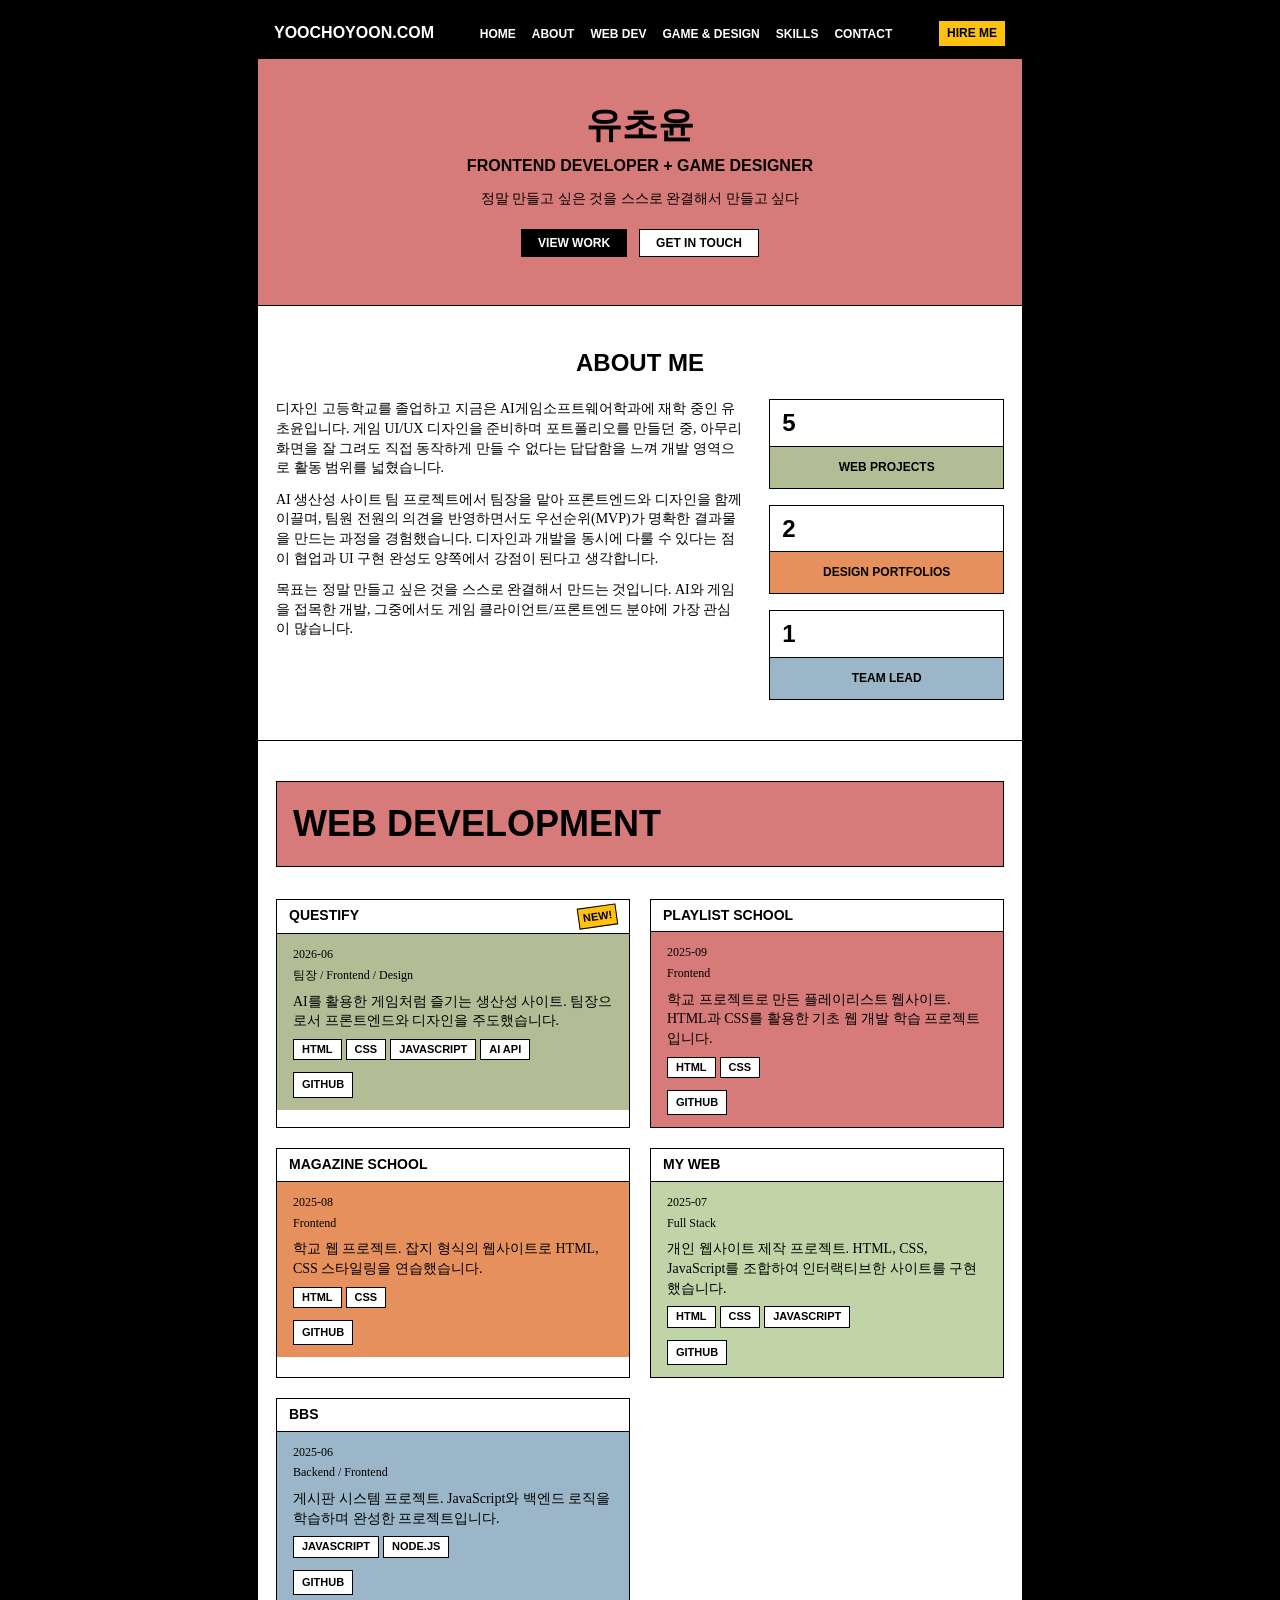
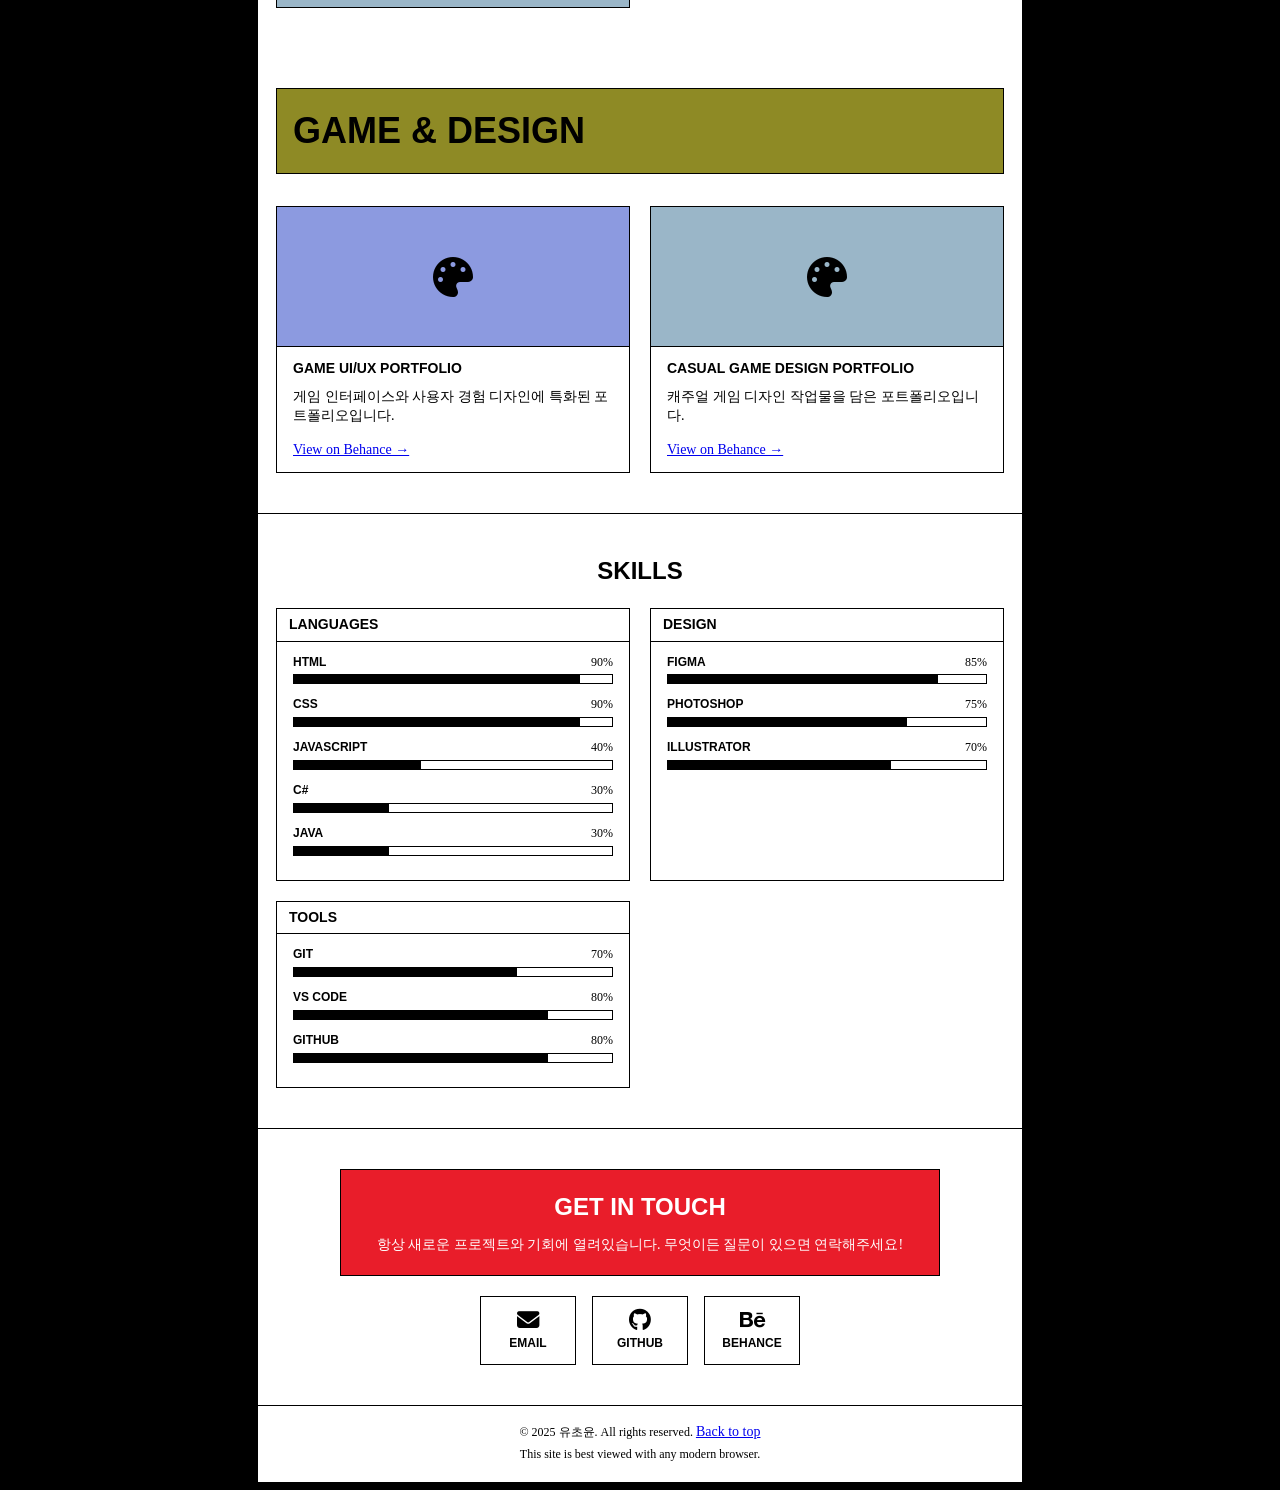
==== commit 726e058c: "프로필 실제 정보로 업데이트 (이메일, 프로젝트 통계, 자기소개) 마스터_프로필.md의 실제 정보를 반영: 자리표시자 이메일/통계/소개 문구를 실제 이메일(cy060730@nave" ====
--- a/index.html
+++ b/index.html
@@ -53,30 +53,32 @@
                 <div class="about-content">
                     <div class="about-text">
                         <p>
-                            안녕하세요! 저는 프론트엔드 개발과 게임 디자인에 열정을 가진 개발자입니다.
-                            웹 기술과 게임 개발의 경계에서 사용자 경험을 중심으로 한 창의적인 솔루션을 만들어갑니다.
+                            디자인 고등학교를 졸업하고 지금은 AI게임소프트웨어학과에 재학 중인 유초윤입니다.
+                            게임 UI/UX 디자인을 준비하며 포트폴리오를 만들던 중, 아무리 화면을 잘 그려도 직접 동작하게
+                            만들 수 없다는 답답함을 느껴 개발 영역으로 활동 범위를 넓혔습니다.
                         </p>
                         <p>
-                            최신 웹 기술과 디자인 트렌드를 따라가며, 항상 사용자의 관점에서 문제를 해결하려고 노력합니다.
-                            협업을 통해 아이디어를 현실로 만드는 과정을 즐기며, 지속적인 학습과 성장을 추구합니다.
+                            AI 생산성 사이트 팀 프로젝트에서 팀장을 맡아 프론트엔드와 디자인을 함께 이끌며,
+                            팀원 전원의 의견을 반영하면서도 우선순위(MVP)가 명확한 결과물을 만드는 과정을 경험했습니다.
+                            디자인과 개발을 동시에 다룰 수 있다는 점이 협업과 UI 구현 완성도 양쪽에서 강점이 된다고 생각합니다.
                         </p>
                         <p>
-                            저의 목표는 정말 만들고 싶은 것을 스스로 완결해서 만드는 것입니다.
-                            각 프로젝트마다 새로운 기술을 배우고, 더 나은 사용자 경험을 제공하기 위해 노력합니다.
+                            목표는 정말 만들고 싶은 것을 스스로 완결해서 만드는 것입니다.
+                            AI와 게임을 접목한 개발, 그중에서도 게임 클라이언트/프론트엔드 분야에 가장 관심이 많습니다.
                         </p>
                     </div>
 
                     <div class="stats-block">
                         <div class="stat">
-                            <div class="ribbon-card-title">15+</div>
+                            <div class="ribbon-card-title">5</div>
                             <div class="ribbon-card-body tint-sage">WEB PROJECTS</div>
                         </div>
                         <div class="stat">
-                            <div class="ribbon-card-title">8+</div>
+                            <div class="ribbon-card-title">2</div>
                             <div class="ribbon-card-body tint-peach">DESIGN PORTFOLIOS</div>
                         </div>
                         <div class="stat">
-                            <div class="ribbon-card-title">3+</div>
+                            <div class="ribbon-card-title">1</div>
                             <div class="ribbon-card-body tint-sky">TEAM LEAD</div>
                         </div>
                     </div>
@@ -129,7 +131,7 @@
                         </p>
                     </div>
                     <div class="contact-links">
-                        <a href="mailto:aion30412@ainuri.kr" class="icon-label-nav">
+                        <a href="mailto:cy060730@naver.com" class="icon-label-nav">
                             <i class="fas fa-envelope"></i>
                             <span>EMAIL</span>
                         </a>
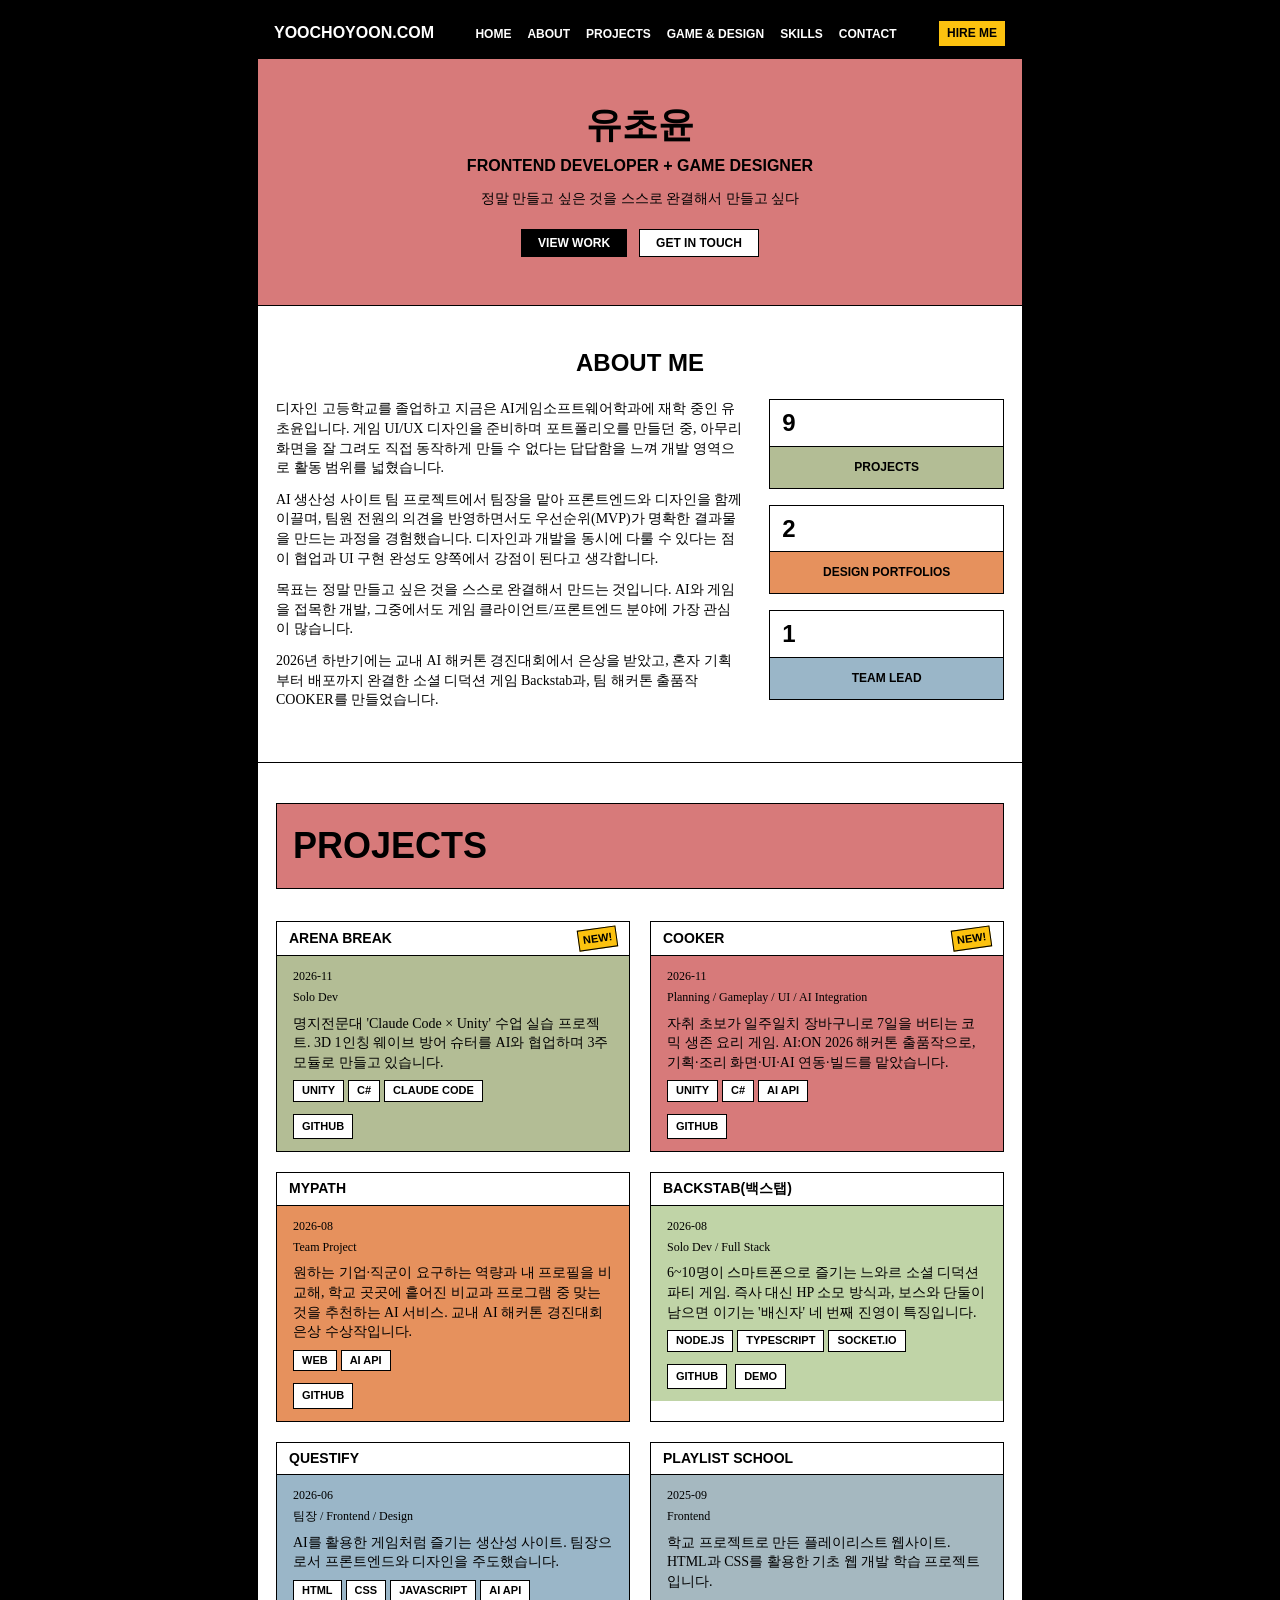
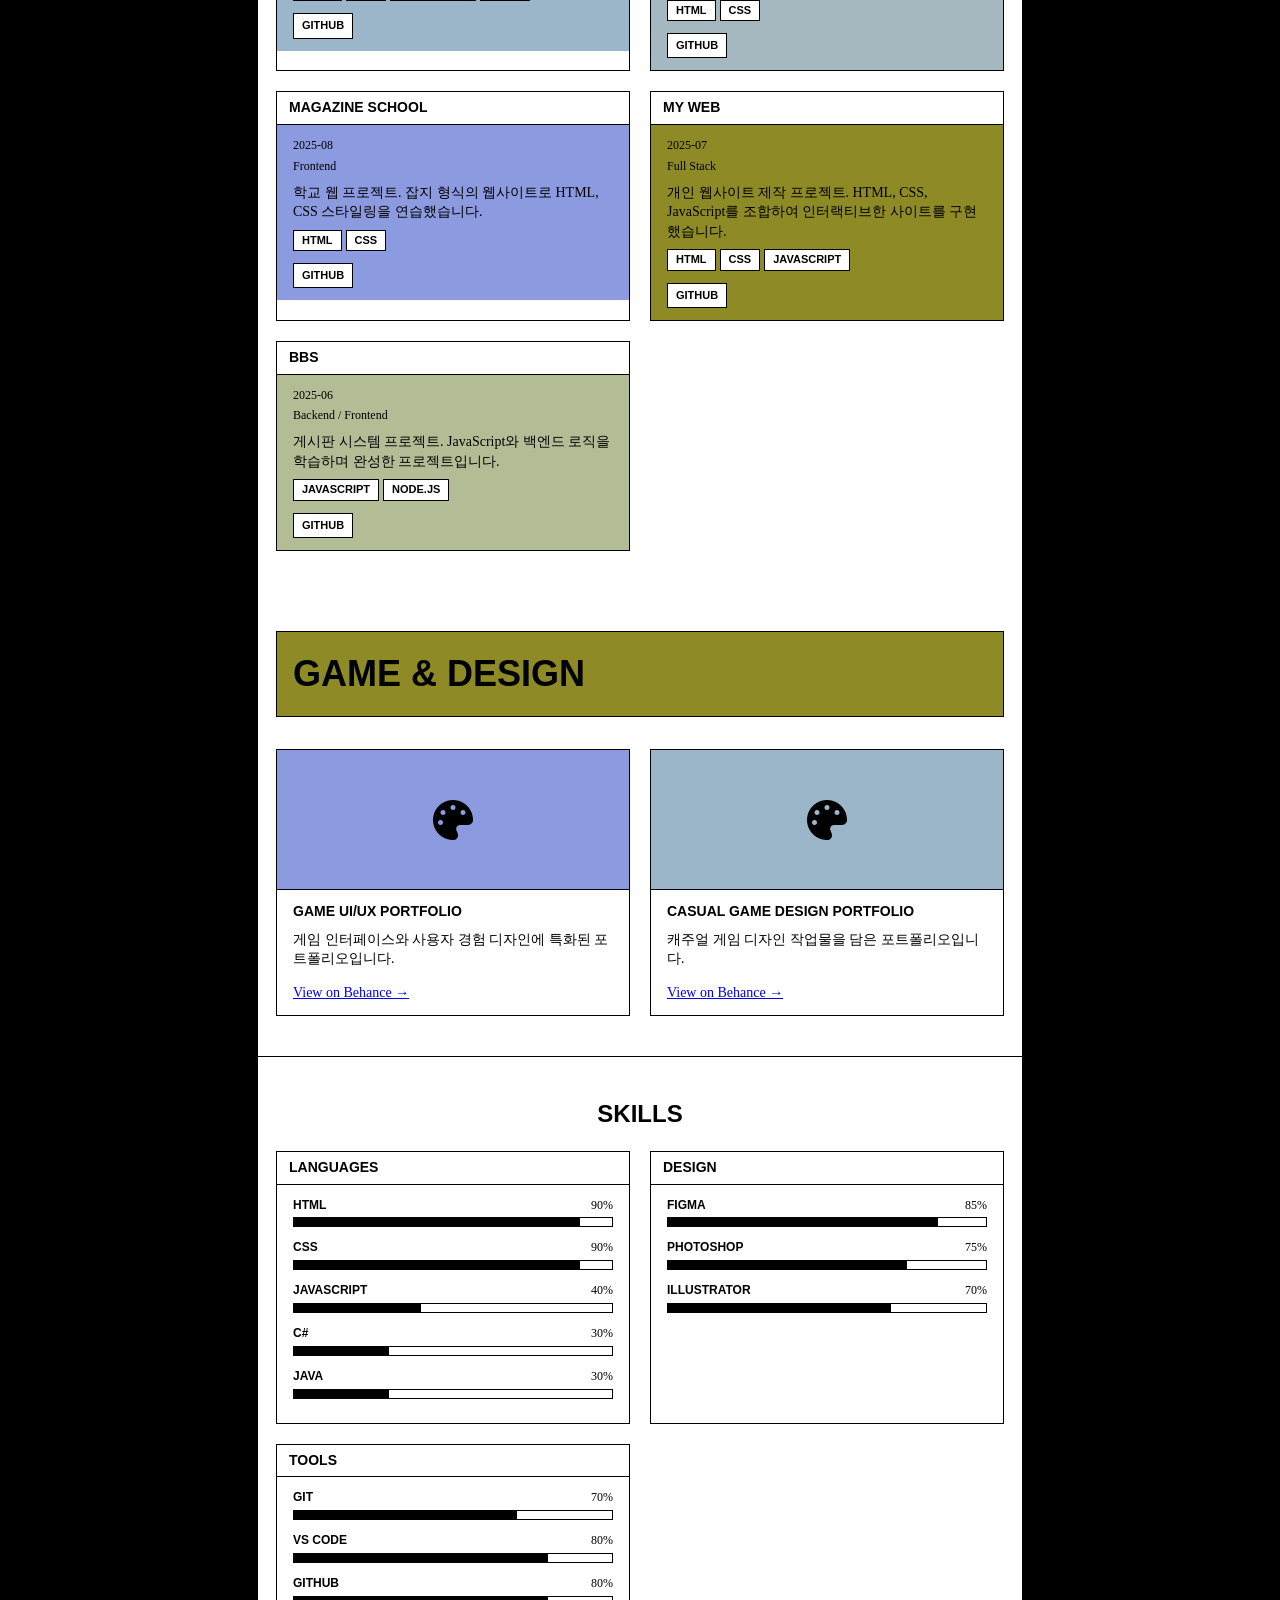
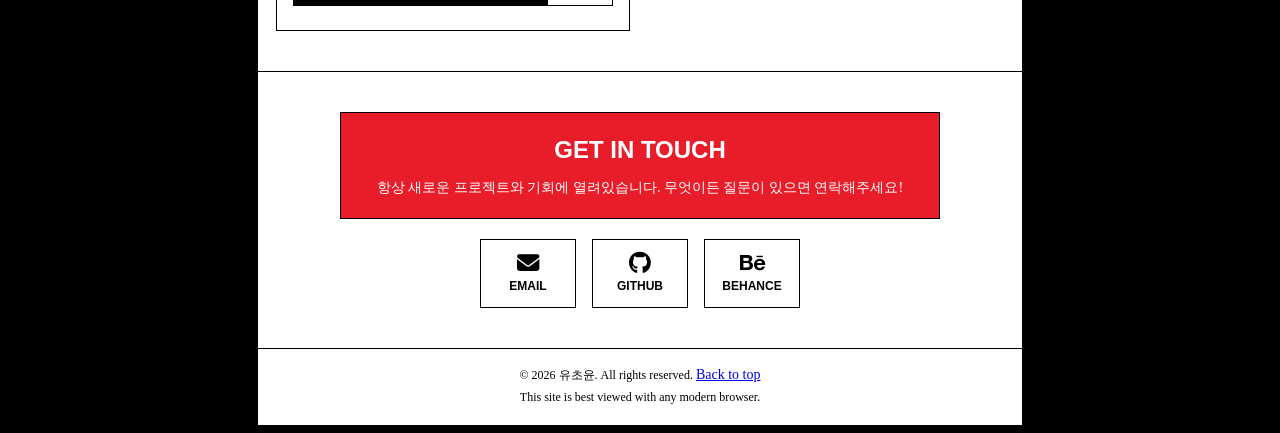
==== commit 07b4f787: "Add 2026 하반기 프로젝트: ArenaBreak, COOKER, mypath, Backstab AI 해커톤 은상(mypath), AI:ON 해커톤(COOKER), 소셜 디덕션" ====
--- a/index.html
+++ b/index.html
@@ -19,7 +19,7 @@
             <ul class="nav-links">
                 <li><a href="#home">HOME</a></li>
                 <li><a href="#about">ABOUT</a></li>
-                <li><a href="#web-dev">WEB DEV</a></li>
+                <li><a href="#web-dev">PROJECTS</a></li>
                 <li><a href="#game-design">GAME &amp; DESIGN</a></li>
                 <li><a href="#skills">SKILLS</a></li>
                 <li><a href="#contact">CONTACT</a></li>
@@ -66,12 +66,16 @@
                             목표는 정말 만들고 싶은 것을 스스로 완결해서 만드는 것입니다.
                             AI와 게임을 접목한 개발, 그중에서도 게임 클라이언트/프론트엔드 분야에 가장 관심이 많습니다.
                         </p>
+                        <p>
+                            2026년 하반기에는 교내 AI 해커톤 경진대회에서 은상을 받았고, 혼자 기획부터 배포까지
+                            완결한 소셜 디덕션 게임 Backstab과, 팀 해커톤 출품작 COOKER를 만들었습니다.
+                        </p>
                     </div>
 
                     <div class="stats-block">
                         <div class="stat">
-                            <div class="ribbon-card-title">5</div>
-                            <div class="ribbon-card-body tint-sage">WEB PROJECTS</div>
+                            <div class="ribbon-card-title">9</div>
+                            <div class="ribbon-card-body tint-sage">PROJECTS</div>
                         </div>
                         <div class="stat">
                             <div class="ribbon-card-title">2</div>
@@ -90,7 +94,7 @@
         <section id="web-dev">
             <div class="container">
                 <div class="section-eyebrow tint-salmon">
-                    <h2 class="eyebrow-title">WEB DEVELOPMENT</h2>
+                    <h2 class="eyebrow-title">PROJECTS</h2>
                 </div>
                 <div class="projects" id="projects-container">
                     <!-- Projects will be rendered here by JavaScript -->
@@ -151,7 +155,7 @@
         <!-- Footer -->
         <footer class="footer-band">
             <div class="container">
-                <p>&copy; 2025 유초윤. All rights reserved. <a href="#home" class="button-text-link">Back to top</a></p>
+                <p>&copy; 2026 유초윤. All rights reserved. <a href="#home" class="button-text-link">Back to top</a></p>
                 <p class="footer-caption">This site is best viewed with any modern browser.</p>
             </div>
         </footer>
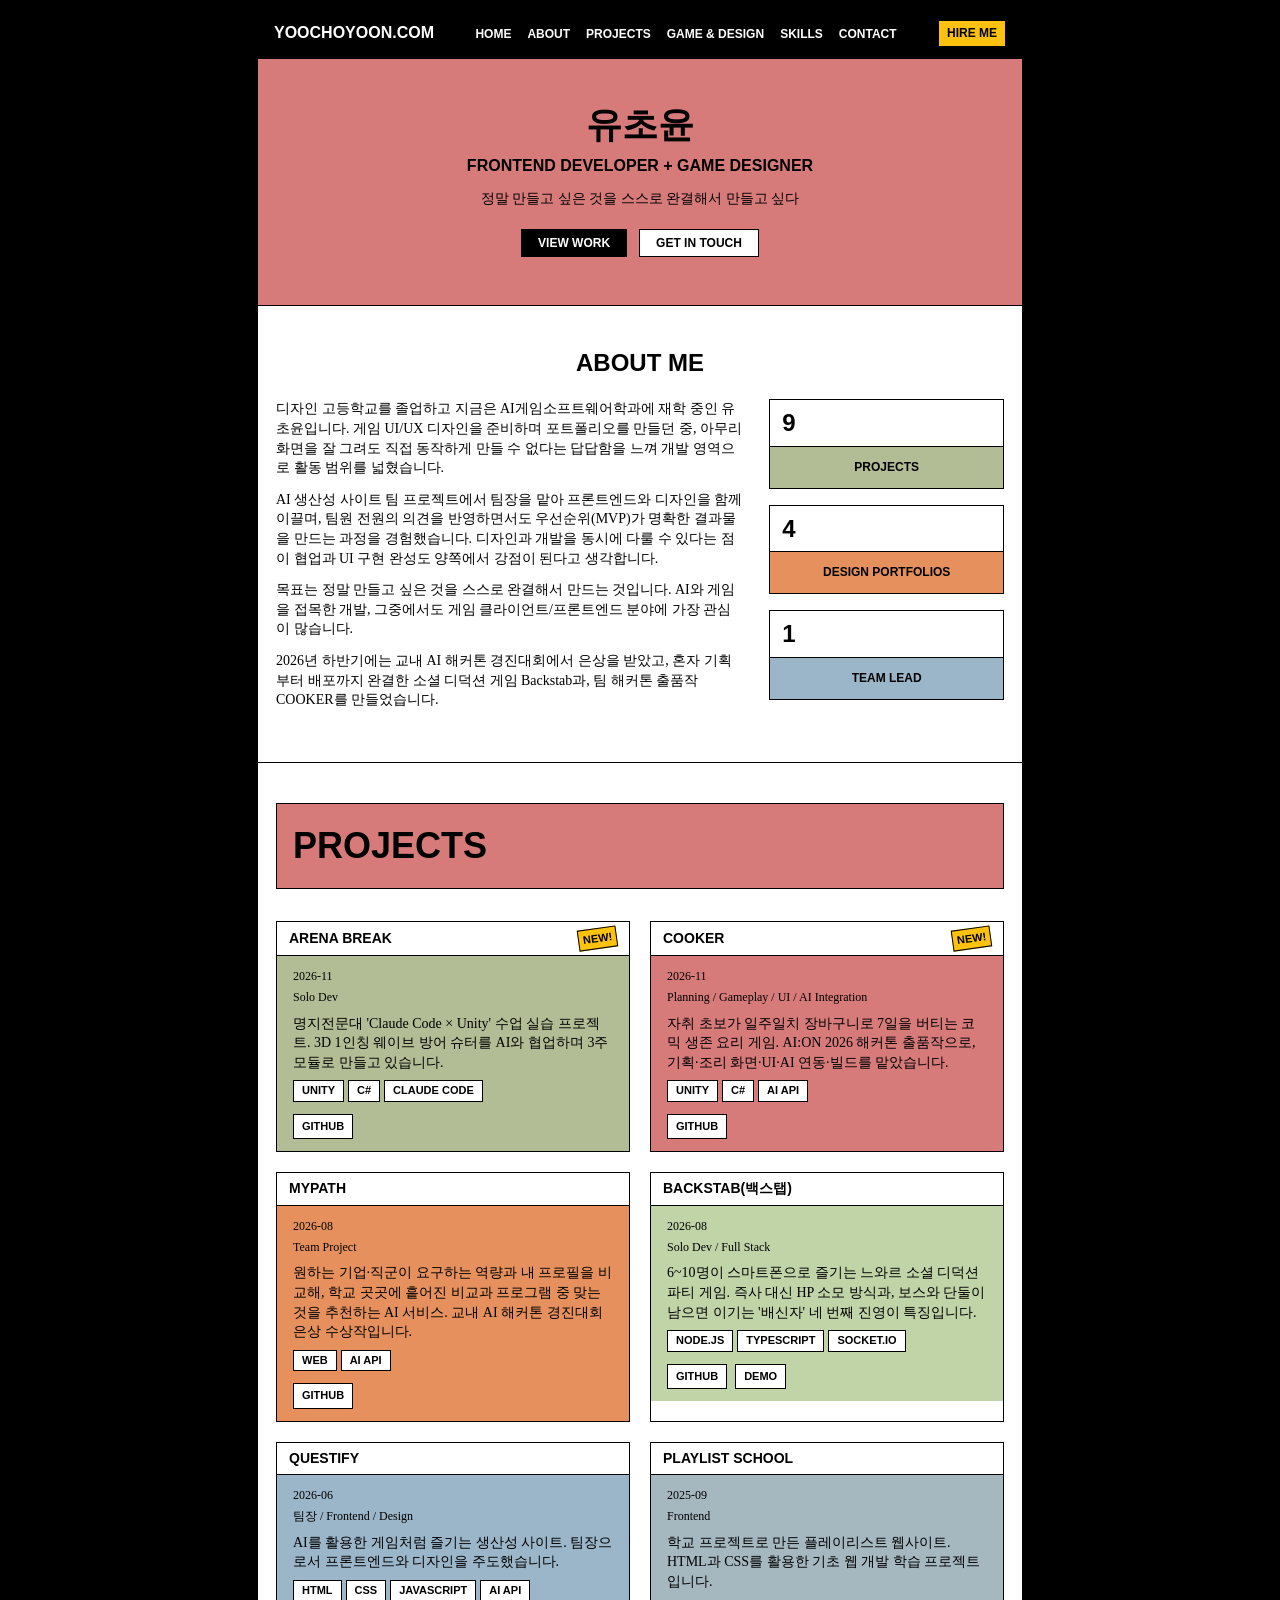
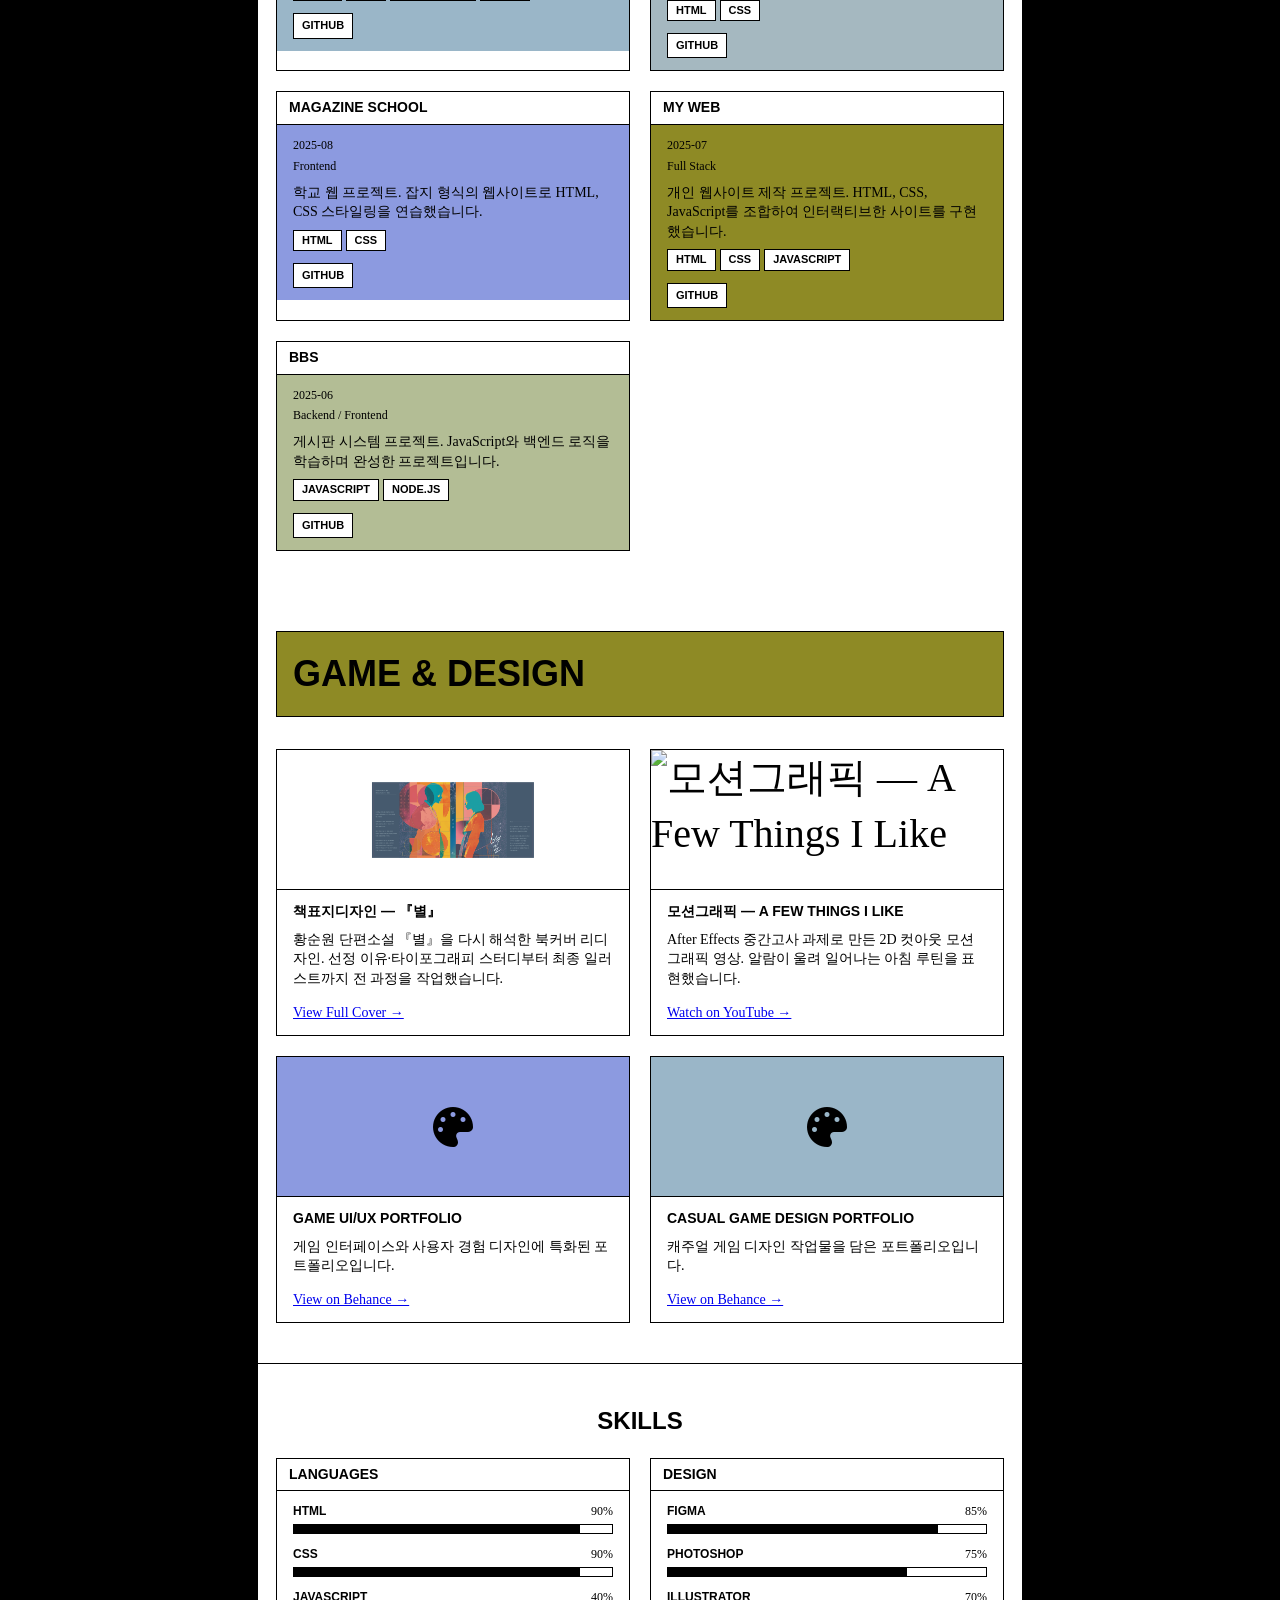
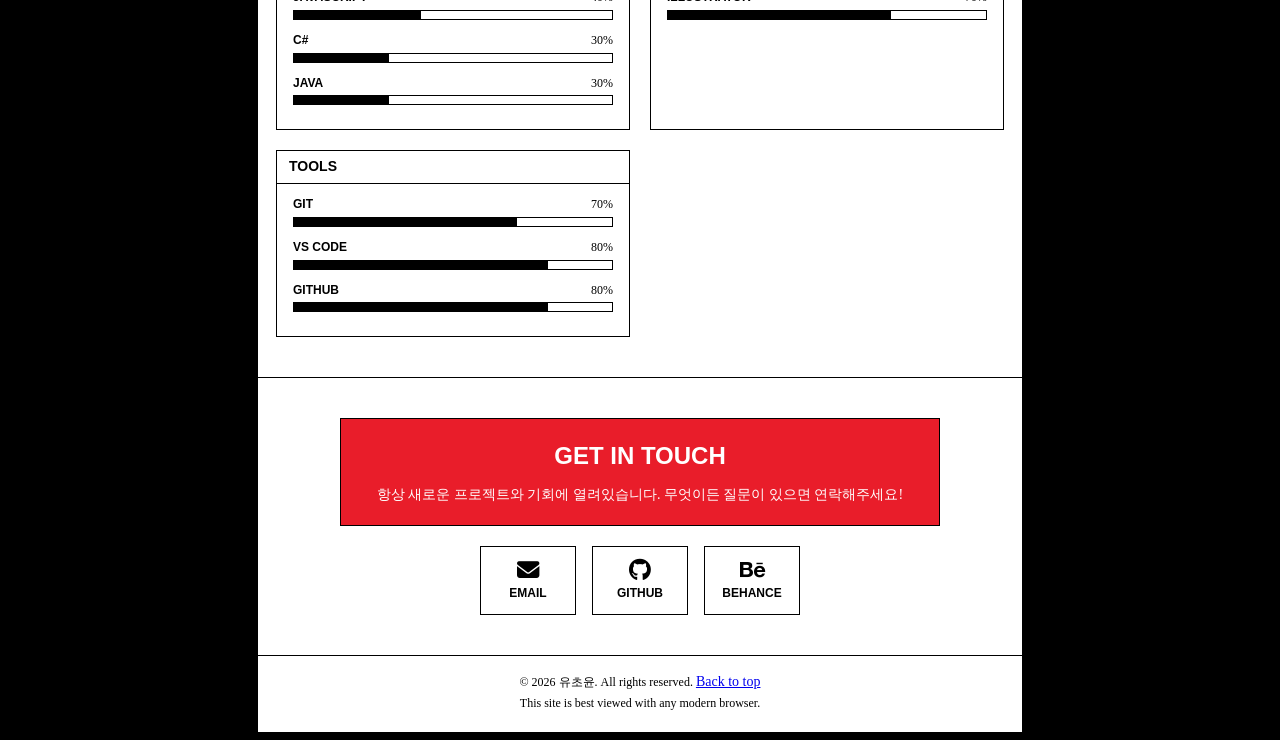
==== commit b9adb7e1: "Add book cover design and motion graphics to GAME & DESIGN 책표지디자인(『별』 리커버)과 After Effects 모션그래픽 영상(A" ====
--- a/index.html
+++ b/index.html
@@ -78,7 +78,7 @@
                             <div class="ribbon-card-body tint-sage">PROJECTS</div>
                         </div>
                         <div class="stat">
-                            <div class="ribbon-card-title">2</div>
+                            <div class="ribbon-card-title">4</div>
                             <div class="ribbon-card-body tint-peach">DESIGN PORTFOLIOS</div>
                         </div>
                         <div class="stat">
--- a/css/styles.css
+++ b/css/styles.css
@@ -483,6 +483,13 @@
     color: var(--ink);
     font-size: 2.5rem;
     border-bottom: 1px solid var(--frame-ink);
+    overflow: hidden;
+}
+
+.design-card-image img {
+    width: 100%;
+    height: 100%;
+    object-fit: cover;
 }
 
 .design-card-content {
